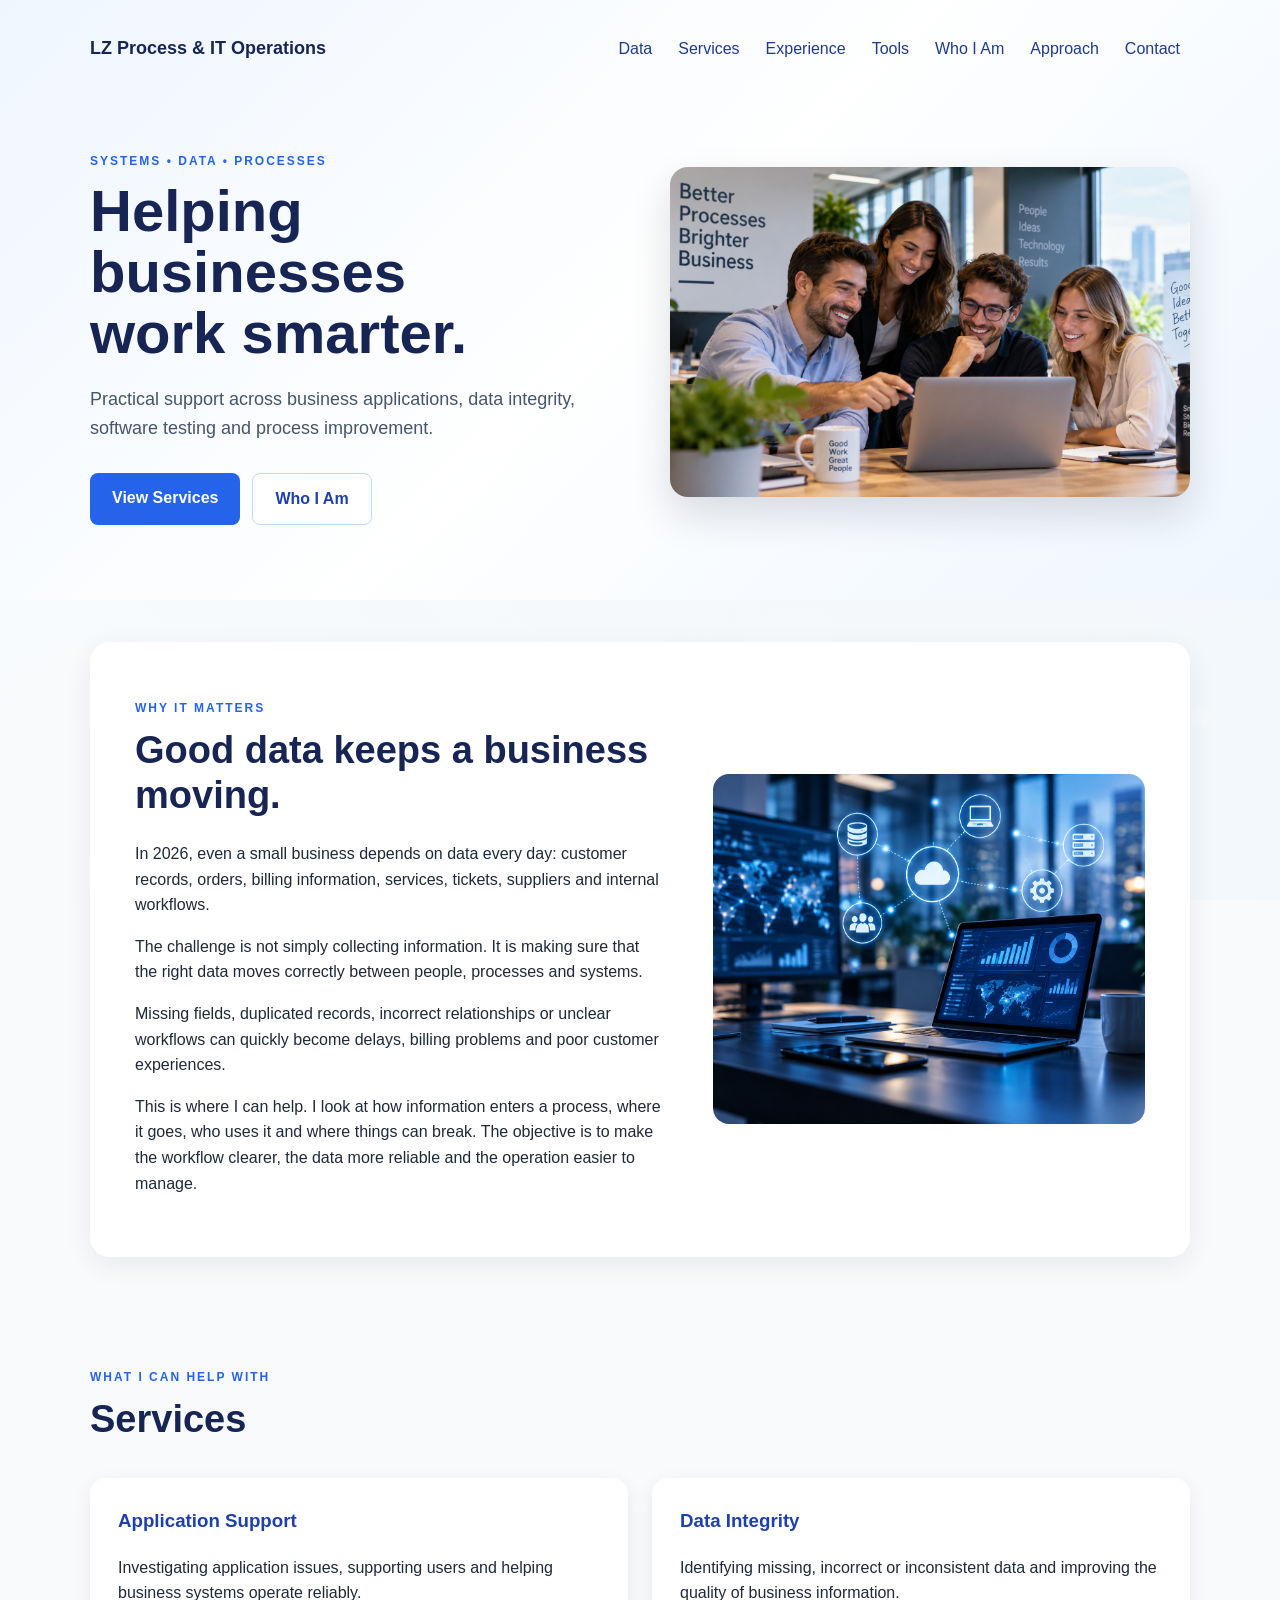
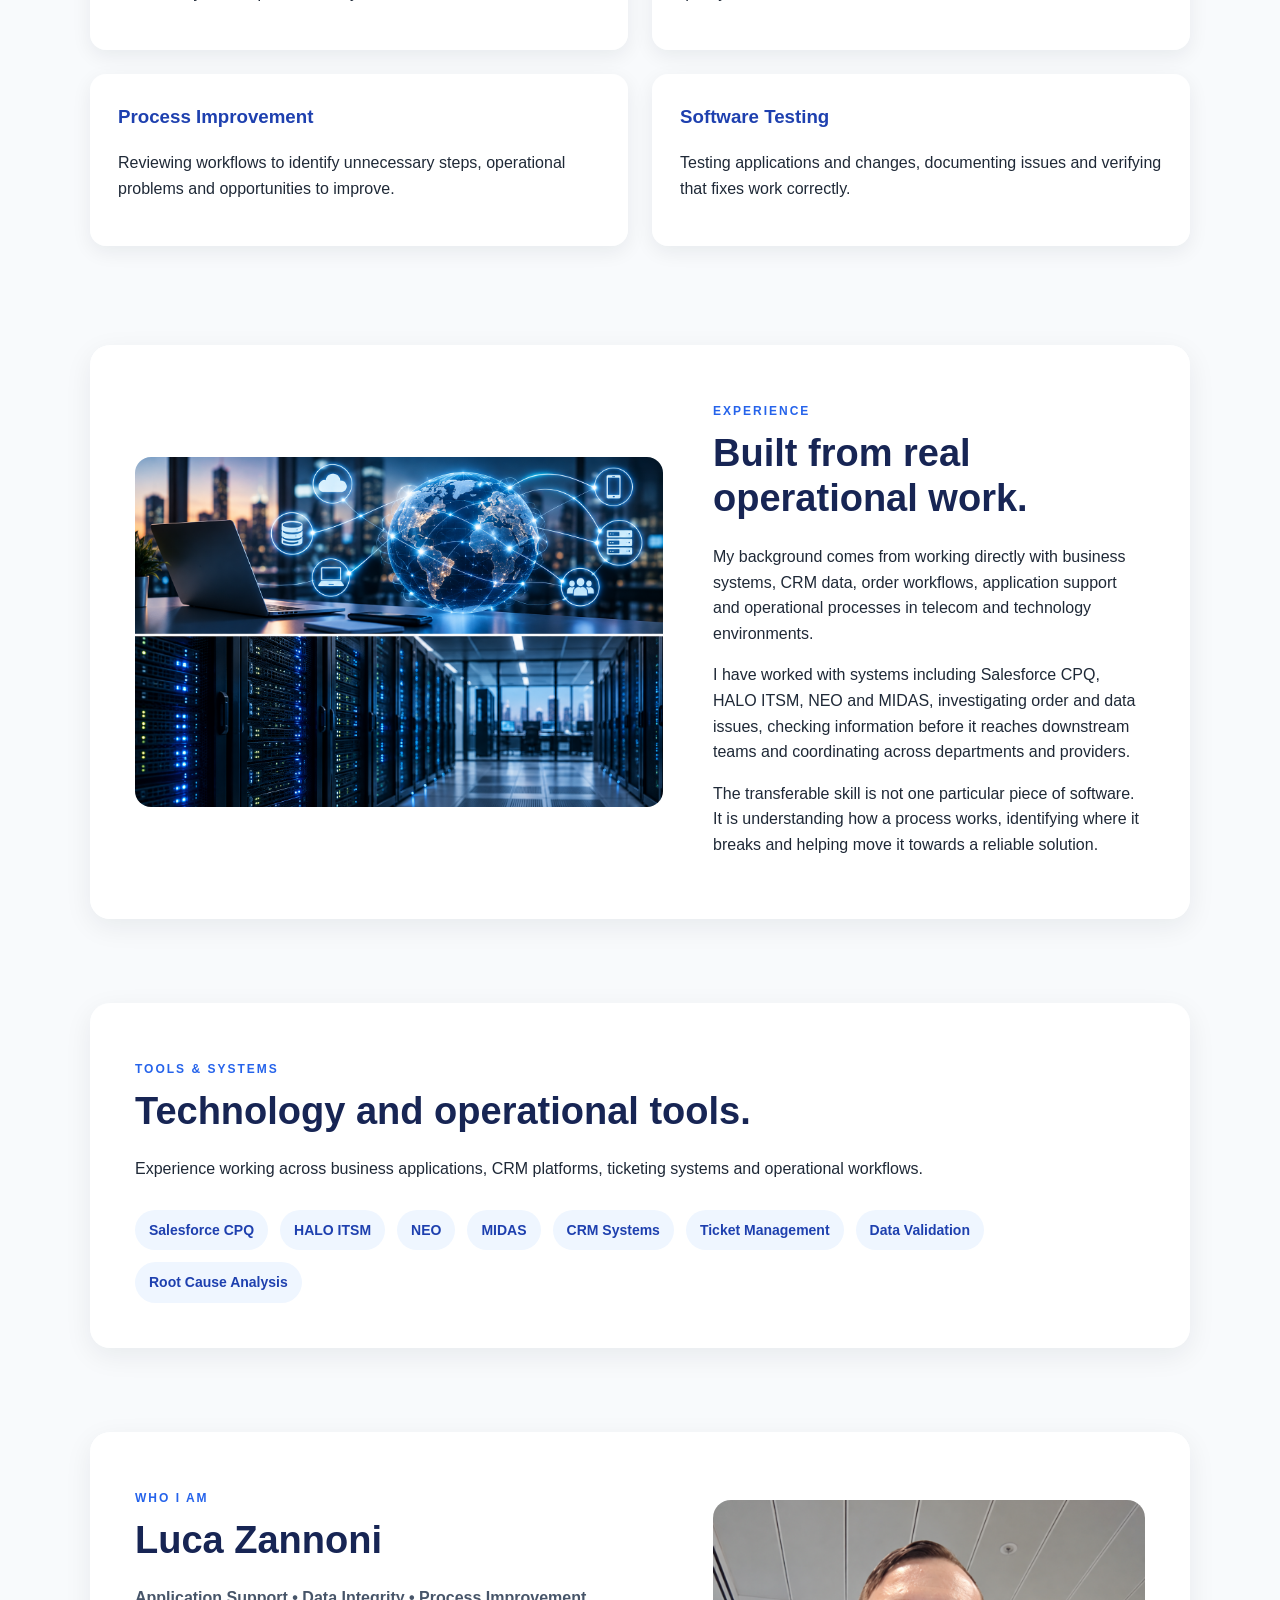
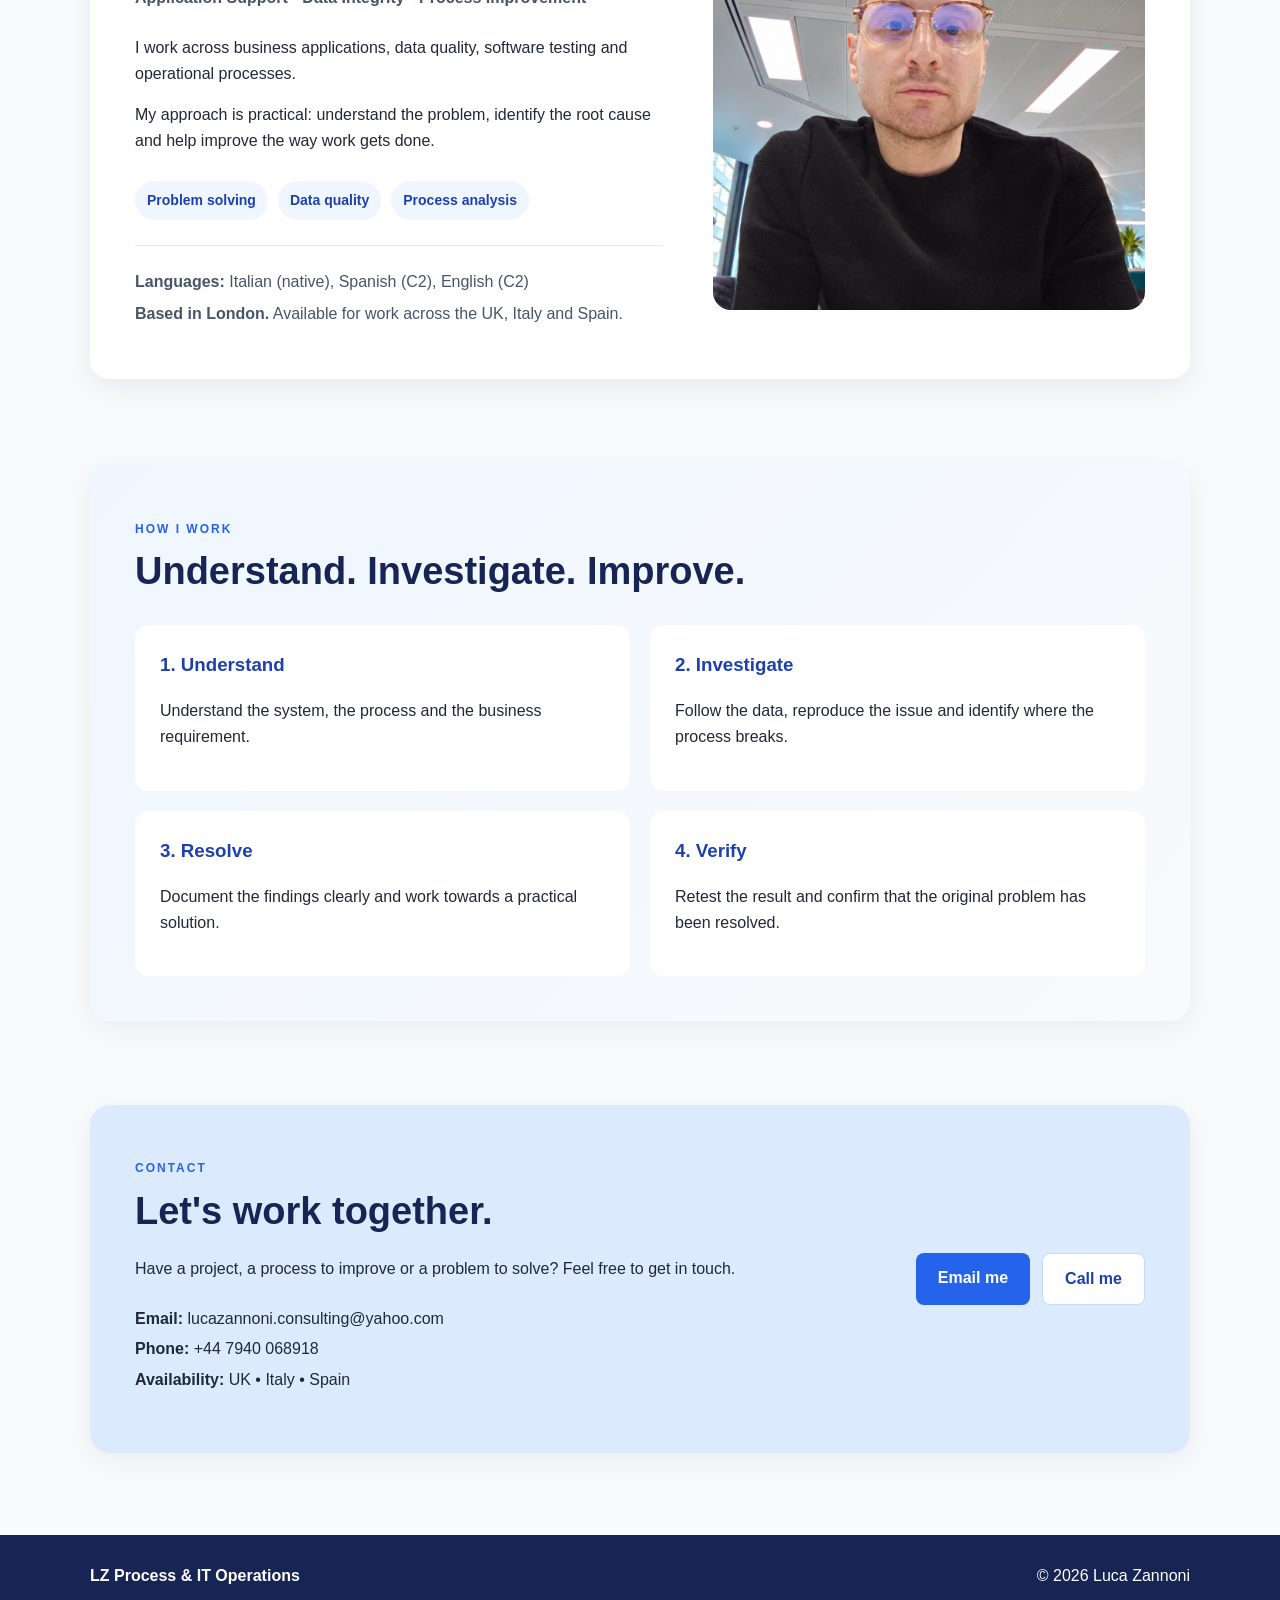
==== index.html @ 1197de28 "Add files via upload" ====
<!DOCTYPE html>
<html lang="en">

<head>
    <meta charset="UTF-8">
    <meta name="viewport" content="width=device-width, initial-scale=1.0">

    <title>LZ Process & IT Operations</title>

    <link rel="stylesheet" href="style.css">
</head>

<body>

    <!-- NAVIGATION -->

    <header>

        <nav class="container">

            <div class="brand">
                LZ Process & IT Operations
            </div>

            <div class="nav-links">
                <a href="#data">Data</a>
                <a href="#services">Services</a>
                <a href="#experience">Experience</a>
                <a href="#tools">Tools</a>
                <a href="#about">Who I Am</a>
                <a href="#approach">Approach</a>
                <a href="#contact">Contact</a>
            </div>

        </nav>


        <!-- HERO -->

        <div class="hero container">

            <div class="hero-text">

                <p class="section-label">
                    SYSTEMS • DATA • PROCESSES
                </p>

                <h1>
                    Helping businesses<br>
                    work smarter.
                </h1>

                <p class="hero-description">
                    Practical support across business applications,
                    data integrity, software testing and process improvement.
                </p>

                <div class="buttons">

                    <a class="primary-button"
                       href="#services">
                        View Services
                    </a>

                    <a class="secondary-button"
                       href="#about">
                        Who I Am
                    </a>

                </div>

            </div>


            <div class="hero-image">

                <img
                    src="images/office.jpg"
                    alt="Team collaborating around a computer">

            </div>

        </div>

    </header>


    <main>


        <!-- WHY DATA MATTERS -->

        <section id="data">

            <div class="content-box two-columns">

                <div class="text-column">

                    <p class="section-label">
                        WHY IT MATTERS
                    </p>

                    <h2>
                        Good data keeps a business moving.
                    </h2>

                    <p>
                        In 2026, even a small business depends on data every day:
                        customer records, orders, billing information, services,
                        tickets, suppliers and internal workflows.
                    </p>

                    <p>
                        The challenge is not simply collecting information.
                        It is making sure that the right data moves correctly
                        between people, processes and systems.
                    </p>

                    <p>
                        Missing fields, duplicated records, incorrect relationships
                        or unclear workflows can quickly become delays,
                        billing problems and poor customer experiences.
                    </p>

                    <p>
                        This is where I can help.
                        I look at how information enters a process,
                        where it goes, who uses it and where things can break.
                        The objective is to make the workflow clearer,
                        the data more reliable and the operation easier to manage.
                    </p>

                </div>


                <div class="image-column">

                    <img
                        src="images/data-connectivity.jpg"
                        alt="Connected data systems and business technology">

                </div>

            </div>

        </section>


        <!-- SERVICES -->

        <section id="services">

            <div class="standard-section">

                <p class="section-label">
                    WHAT I CAN HELP WITH
                </p>

                <h2>Services</h2>


                <div class="service-grid">

                    <div class="card">

                        <h3>Application Support</h3>

                        <p>
                            Investigating application issues,
                            supporting users and helping business
                            systems operate reliably.
                        </p>

                    </div>


                    <div class="card">

                        <h3>Data Integrity</h3>

                        <p>
                            Identifying missing, incorrect
                            or inconsistent data and improving
                            the quality of business information.
                        </p>

                    </div>


                    <div class="card">

                        <h3>Process Improvement</h3>

                        <p>
                            Reviewing workflows to identify
                            unnecessary steps, operational problems
                            and opportunities to improve.
                        </p>

                    </div>


                    <div class="card">

                        <h3>Software Testing</h3>

                        <p>
                            Testing applications and changes,
                            documenting issues and verifying
                            that fixes work correctly.
                        </p>

                    </div>

                </div>

            </div>

        </section>


        <!-- EXPERIENCE -->

        <section id="experience">

            <div class="content-box two-columns">


                <div class="image-column">

                    <img
                        src="images/infrastructure.jpg"
                        alt="Servers and connected business systems">

                </div>


                <div class="text-column">

                    <p class="section-label">
                        EXPERIENCE
                    </p>

                    <h2>
                        Built from real operational work.
                    </h2>

                    <p>
                        My background comes from working directly with
                        business systems, CRM data, order workflows,
                        application support and operational processes
                        in telecom and technology environments.
                    </p>

                    <p>
                        I have worked with systems including Salesforce CPQ,
                        HALO ITSM, NEO and MIDAS, investigating order
                        and data issues, checking information before it
                        reaches downstream teams and coordinating across
                        departments and providers.
                    </p>

                    <p>
                        The transferable skill is not one particular piece
                        of software. It is understanding how a process works,
                        identifying where it breaks and helping move it
                        towards a reliable solution.
                    </p>

                </div>

            </div>

        </section>


        <!-- TOOLS -->

        <section id="tools">

            <div class="tools-section">

                <p class="section-label">
                    TOOLS & SYSTEMS
                </p>

                <h2>
                    Technology and operational tools.
                </h2>

                <p>
                    Experience working across business applications,
                    CRM platforms, ticketing systems and operational workflows.
                </p>


                <div class="tools-list">

                    <span>Salesforce CPQ</span>
                    <span>HALO ITSM</span>
                    <span>NEO</span>
                    <span>MIDAS</span>
                    <span>CRM Systems</span>
                    <span>Ticket Management</span>
                    <span>Data Validation</span>
                    <span>Root Cause Analysis</span>

                </div>

            </div>

        </section>


        <!-- WHO I AM -->

        <section id="about">

            <div class="content-box two-columns">


                <div class="text-column">

                    <p class="section-label">
                        WHO I AM
                    </p>

                    <h2>
                        Luca Zannoni
                    </h2>

                    <p class="role">
                        Application Support • Data Integrity •
                        Process Improvement
                    </p>

                    <p>
                        I work across business applications,
                        data quality, software testing and
                        operational processes.
                    </p>

                    <p>
                        My approach is practical:
                        understand the problem,
                        identify the root cause
                        and help improve the way work gets done.
                    </p>


                    <div class="strengths">

                        <span>Problem solving</span>
                        <span>Data quality</span>
                        <span>Process analysis</span>

                    </div>


                    <div class="international-info">

                        <p>
                            <strong>Languages:</strong>
                            Italian (native), Spanish (C2), English (C2)
                        </p>

                        <p>
                            <strong>Based in London.</strong>
                            Available for work across the UK,
                            Italy and Spain.
                        </p>

                    </div>

                </div>


                <div class="profile-image">

                    <img
                        src="images/luca.jpg"
                        alt="Luca Zannoni">

                </div>

            </div>

        </section>


        <!-- APPROACH -->

        <section id="approach">

            <div class="approach-box">

                <p class="section-label">
                    HOW I WORK
                </p>

                <h2>
                    Understand. Investigate. Improve.
                </h2>


                <div class="approach-grid">

                    <div class="approach-card">

                        <h3>1. Understand</h3>

                        <p>
                            Understand the system,
                            the process and the business requirement.
                        </p>

                    </div>


                    <div class="approach-card">

                        <h3>2. Investigate</h3>

                        <p>
                            Follow the data,
                            reproduce the issue and identify
                            where the process breaks.
                        </p>

                    </div>


                    <div class="approach-card">

                        <h3>3. Resolve</h3>

                        <p>
                            Document the findings clearly
                            and work towards a practical solution.
                        </p>

                    </div>


                    <div class="approach-card">

                        <h3>4. Verify</h3>

                        <p>
                            Retest the result and confirm
                            that the original problem has been resolved.
                        </p>

                    </div>

                </div>

            </div>

        </section>


        <!-- CONTACT -->

        <section id="contact">

            <div class="contact-box">


                <div>

                    <p class="section-label">
                        CONTACT
                    </p>

                    <h2>
                        Let's work together.
                    </h2>

                    <p>
                        Have a project, a process to improve
                        or a problem to solve?
                        Feel free to get in touch.
                    </p>


                    <p class="contact-details">

                        <strong>Email:</strong>
                        lucazannoni.consulting@yahoo.com

                        <br>

                        <strong>Phone:</strong>
                        +44 7940 068918

                        <br>

                        <strong>Availability:</strong>
                        UK • Italy • Spain

                    </p>

                </div>


                <div class="buttons">

                    <a
                        class="primary-button"
                        href="mailto:lucazannoni.consulting@yahoo.com">

                        Email me

                    </a>

                    <a
                        class="secondary-button"
                        href="tel:+447940068918">

                        Call me

                    </a>

                </div>


            </div>

        </section>


    </main>


    <!-- FOOTER -->

    <footer>

        <div class="footer-inner">

            <strong>
                LZ Process & IT Operations
            </strong>

            <span>
                © 2026 Luca Zannoni
            </span>

        </div>

    </footer>


</body>

</html>
---- style.css ----
/* ================================
   BASE
================================ */

* {
    box-sizing: border-box;
}

html {
    scroll-behavior: smooth;
}

body {
    margin: 0;
    overflow-x: hidden;

    font-family: Arial, sans-serif;
    line-height: 1.6;

    color: #1f2937;

    background-color: #f8fafc;

    background-image:
        linear-gradient(
            rgba(248, 250, 252, 0.92),
            rgba(248, 250, 252, 0.92)
        ),
        url("images/background.jpg");

    background-size: cover;
    background-position: center;
    background-attachment: fixed;
}

img {
    max-width: 100%;
}


/* ================================
   CENTRAL WIDTH
================================ */

.container,
.standard-section,
.content-box,
.tools-section,
.approach-box,
.contact-box,
.footer-inner {
    width: calc(100% - 40px);
    max-width: 1100px;

    margin-left: auto;
    margin-right: auto;
}


/* ================================
   HEADER
================================ */

header {
    width: 100%;

    padding: 28px 0 75px;

    background:
        linear-gradient(
            135deg,
            rgba(239, 246, 255, 0.95),
            rgba(255, 255, 255, 0.93),
            rgba(238, 246, 255, 0.95)
        );
}


/* ================================
   NAVIGATION
================================ */

nav {
    display: flex;
    justify-content: space-between;
    align-items: center;

    margin-bottom: 70px;
}

.brand {
    font-size: 18px;
    font-weight: 700;

    color: #172554;
}

.nav-links {
    display: flex;
    flex-wrap: wrap;

    gap: 6px;
}

.nav-links a {
    padding: 8px 10px;

    color: #1e3a8a;

    text-decoration: none;

    border-radius: 6px;
}

.nav-links a:hover {
    background-color: #dbeafe;
}


/* ================================
   HERO
================================ */

.hero {
    display: grid;

    grid-template-columns:
        minmax(0, 1fr)
        minmax(0, 1fr);

    align-items: center;

    gap: 60px;
}

.hero-text,
.hero-image {
    min-width: 0;
}

.section-label {
    margin-bottom: 10px;

    color: #2563eb;

    font-size: 12px;
    font-weight: 700;

    letter-spacing: 2px;
}

h1 {
    margin: 8px 0 22px;

    color: #172554;

    font-size: clamp(42px, 5vw, 58px);
    line-height: 1.05;
}

h2 {
    margin: 5px 0 22px;

    color: #172554;

    font-size: clamp(30px, 3vw, 38px);
    line-height: 1.2;
}

h3 {
    color: #1e40af;
}

.hero-description {
    max-width: 540px;

    margin-bottom: 30px;

    color: #475569;

    font-size: 18px;
}

.hero-image img {
    width: 100%;
    height: 330px;

    display: block;

    object-fit: cover;

    border-radius: 18px;

    box-shadow:
        0 18px 40px rgba(15, 23, 42, 0.14);
}


/* ================================
   BUTTONS
================================ */

.buttons {
    display: flex;
    flex-wrap: wrap;

    gap: 12px;
}

.primary-button,
.secondary-button {
    display: inline-block;

    padding: 12px 22px;

    border-radius: 8px;

    text-decoration: none;

    font-weight: 700;

    transition: 0.2s;
}

.primary-button {
    color: white;

    background-color: #2563eb;
}

.primary-button:hover {
    background-color: #1d4ed8;

    transform: translateY(-2px);
}

.secondary-button {
    color: #1e40af;

    background-color: white;

    border: 1px solid #bfdbfe;
}

.secondary-button:hover {
    background-color: #eff6ff;
}


/* ================================
   MAIN
================================ */

main {
    width: 100%;
}

main section {
    width: 100%;

    padding: 42px 0;
}


/* ================================
   TWO-COLUMN CONTENT
================================ */

.content-box {
    display: grid;

    grid-template-columns:
        minmax(0, 1.1fr)
        minmax(0, 0.9fr);

    gap: 50px;

    align-items: center;

    padding: 45px;

    background-color: rgba(255, 255, 255, 0.94);

    border-radius: 20px;

    box-shadow:
        0 8px 28px rgba(15, 23, 42, 0.07);

    backdrop-filter: blur(3px);
}

.text-column,
.image-column,
.profile-image {
    min-width: 0;
}

.text-column p {
    max-width: 650px;
}

.image-column img {
    width: 100%;
    height: 350px;

    display: block;

    object-fit: cover;

    border-radius: 16px;
}


/* ================================
   SERVICES
================================ */

.standard-section {
    padding-top: 15px;
    padding-bottom: 15px;
}

.service-grid {
    display: grid;

    grid-template-columns:
        repeat(2, minmax(0, 1fr));

    gap: 24px;

    margin-top: 35px;
}

.card {
    padding: 28px;

    background-color: rgba(255, 255, 255, 0.95);

    border-radius: 16px;

    box-shadow:
        0 6px 20px rgba(15, 23, 42, 0.07);

    transition: 0.2s;
}

.card:hover {
    transform: translateY(-4px);

    box-shadow:
        0 14px 30px rgba(15, 23, 42, 0.11);
}

.card h3 {
    margin-top: 0;
}


/* ================================
   TOOLS & SYSTEMS
================================ */

.tools-section {
    padding: 45px;

    background-color: rgba(255, 255, 255, 0.95);

    border-radius: 20px;

    box-shadow:
        0 8px 28px rgba(15, 23, 42, 0.07);
}

.tools-list {
    display: flex;
    flex-wrap: wrap;

    gap: 12px;

    margin-top: 28px;
}

.tools-list span {
    padding: 9px 14px;

    color: #1e40af;

    background-color: #eff6ff;

    border-radius: 999px;

    font-size: 14px;
    font-weight: 700;
}


/* ================================
   PROFILE
================================ */

.role {
    margin-bottom: 24px;

    color: #475569;

    font-weight: 700;
}

.profile-image img {
    width: 100%;
    height: 410px;

    display: block;

    object-fit: cover;

    border-radius: 18px;
}

.strengths {
    display: flex;
    flex-wrap: wrap;

    gap: 10px;

    margin-top: 28px;
}

.strengths span {
    padding: 8px 12px;

    color: #1e40af;

    background-color: #eff6ff;

    border-radius: 999px;

    font-size: 14px;
    font-weight: 700;
}

.international-info {
    margin-top: 25px;
    padding-top: 16px;

    color: #475569;

    border-top: 1px solid #e2e8f0;
}

.international-info p {
    margin: 7px 0;
}


/* ================================
   APPROACH
================================ */

.approach-box {
    padding: 45px;

    border-radius: 20px;

    background:
        linear-gradient(
            135deg,
            rgba(239, 246, 255, 0.96),
            rgba(248, 250, 252, 0.96)
        );

    box-shadow:
        0 8px 28px rgba(15, 23, 42, 0.06);
}

.approach-grid {
    display: grid;

    grid-template-columns:
        repeat(2, minmax(0, 1fr));

    gap: 20px;

    margin-top: 30px;
}

.approach-card {
    padding: 25px;

    background-color: white;

    border-radius: 14px;
}

.approach-card h3 {
    margin-top: 0;
}


/* ================================
   CONTACT
================================ */

.contact-box {
    display: flex;

    justify-content: space-between;
    align-items: center;

    gap: 40px;

    padding: 42px 45px;

    background-color: rgba(219, 234, 254, 0.96);

    border-radius: 20px;

    box-shadow:
        0 8px 28px rgba(15, 23, 42, 0.06);
}

.contact-details {
    margin-top: 22px;

    line-height: 1.9;
}


/* ================================
   FOOTER
================================ */

footer {
    width: 100%;

    margin-top: 40px;

    color: white;

    background-color: #172554;
}

.footer-inner {
    display: flex;

    justify-content: space-between;

    gap: 20px;

    padding-top: 28px;
    padding-bottom: 28px;
}


/* ================================
   TABLET
================================ */

@media (max-width: 850px) {

    nav {
        flex-direction: column;

        align-items: flex-start;

        gap: 18px;

        margin-bottom: 45px;
    }

    .hero {
        grid-template-columns: 1fr;

        gap: 35px;
    }

    .content-box {
        grid-template-columns: 1fr;

        padding: 30px;
    }

    .service-grid {
        grid-template-columns: 1fr;
    }

    .approach-grid {
        grid-template-columns: 1fr;
    }

    .contact-box {
        flex-direction: column;

        align-items: flex-start;
    }

    .hero-image img,
    .image-column img {
        height: auto;
    }

    .profile-image img {
        height: auto;
        max-width: 420px;
    }

    body {
        background-attachment: scroll;
    }
}


/* ================================
   SMALL MOBILE
================================ */

@media (max-width: 500px) {

    .container,
    .standard-section,
    .content-box,
    .tools-section,
    .approach-box,
    .contact-box,
    .footer-inner {
        width: calc(100% - 28px);
    }

    header {
        padding-top: 20px;
        padding-bottom: 50px;
    }

    h1 {
        font-size: 38px;
    }

    h2 {
        font-size: 30px;
    }

    .content-box,
    .tools-section,
    .approach-box,
    .contact-box {
        padding: 24px;
    }

    .footer-inner {
        flex-direction: column;
    }
}
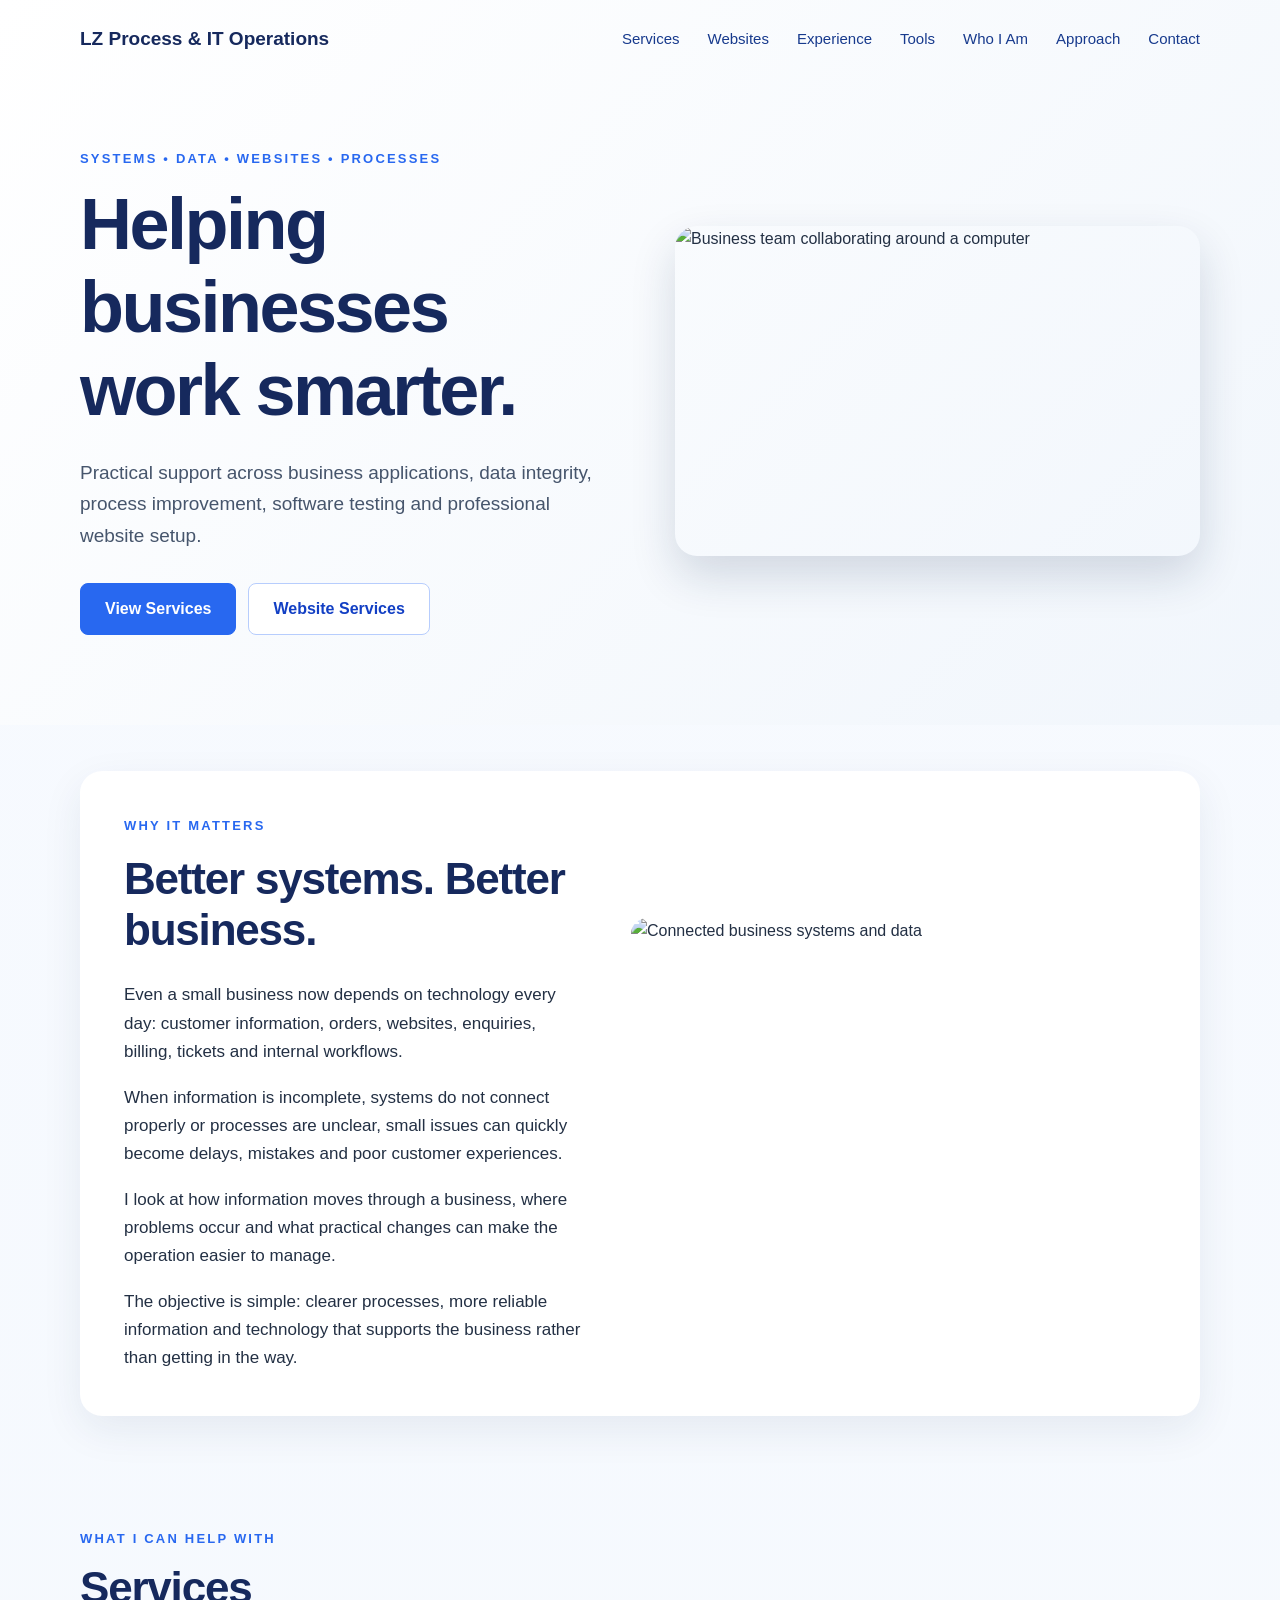
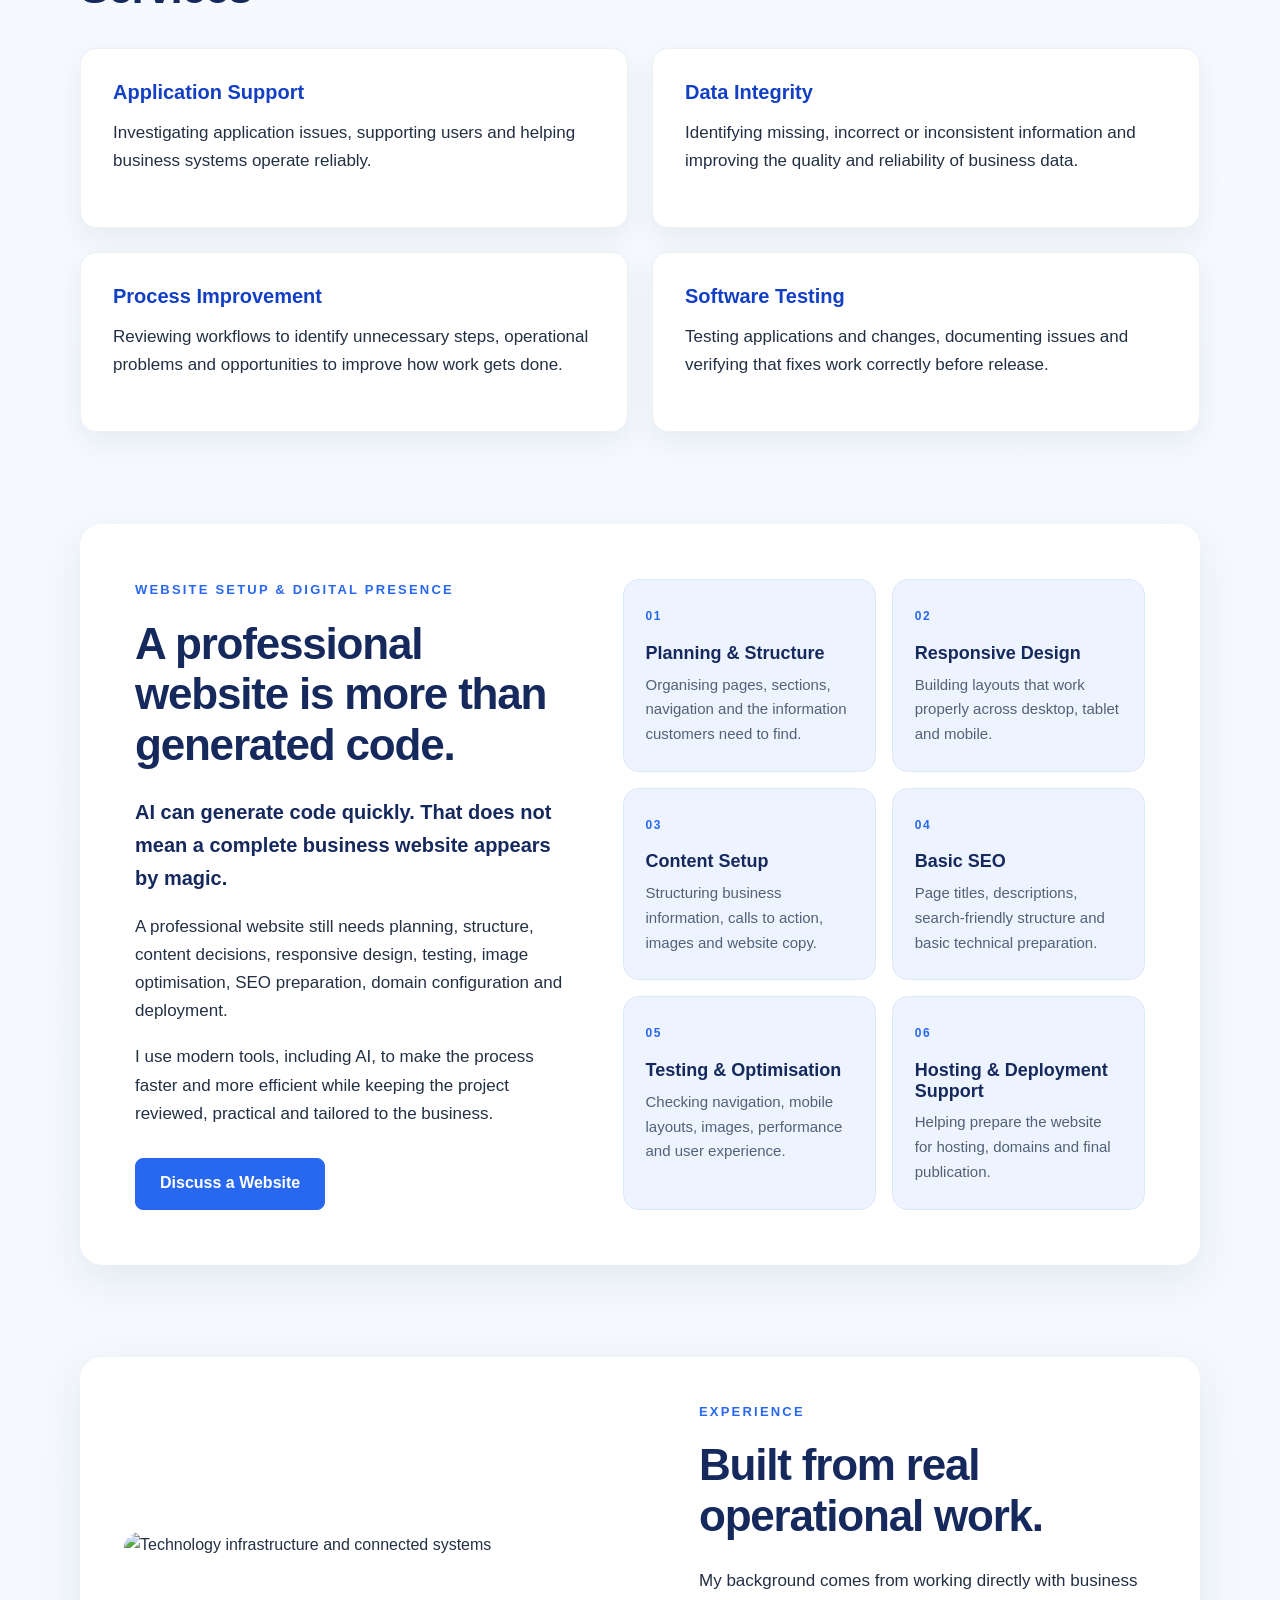
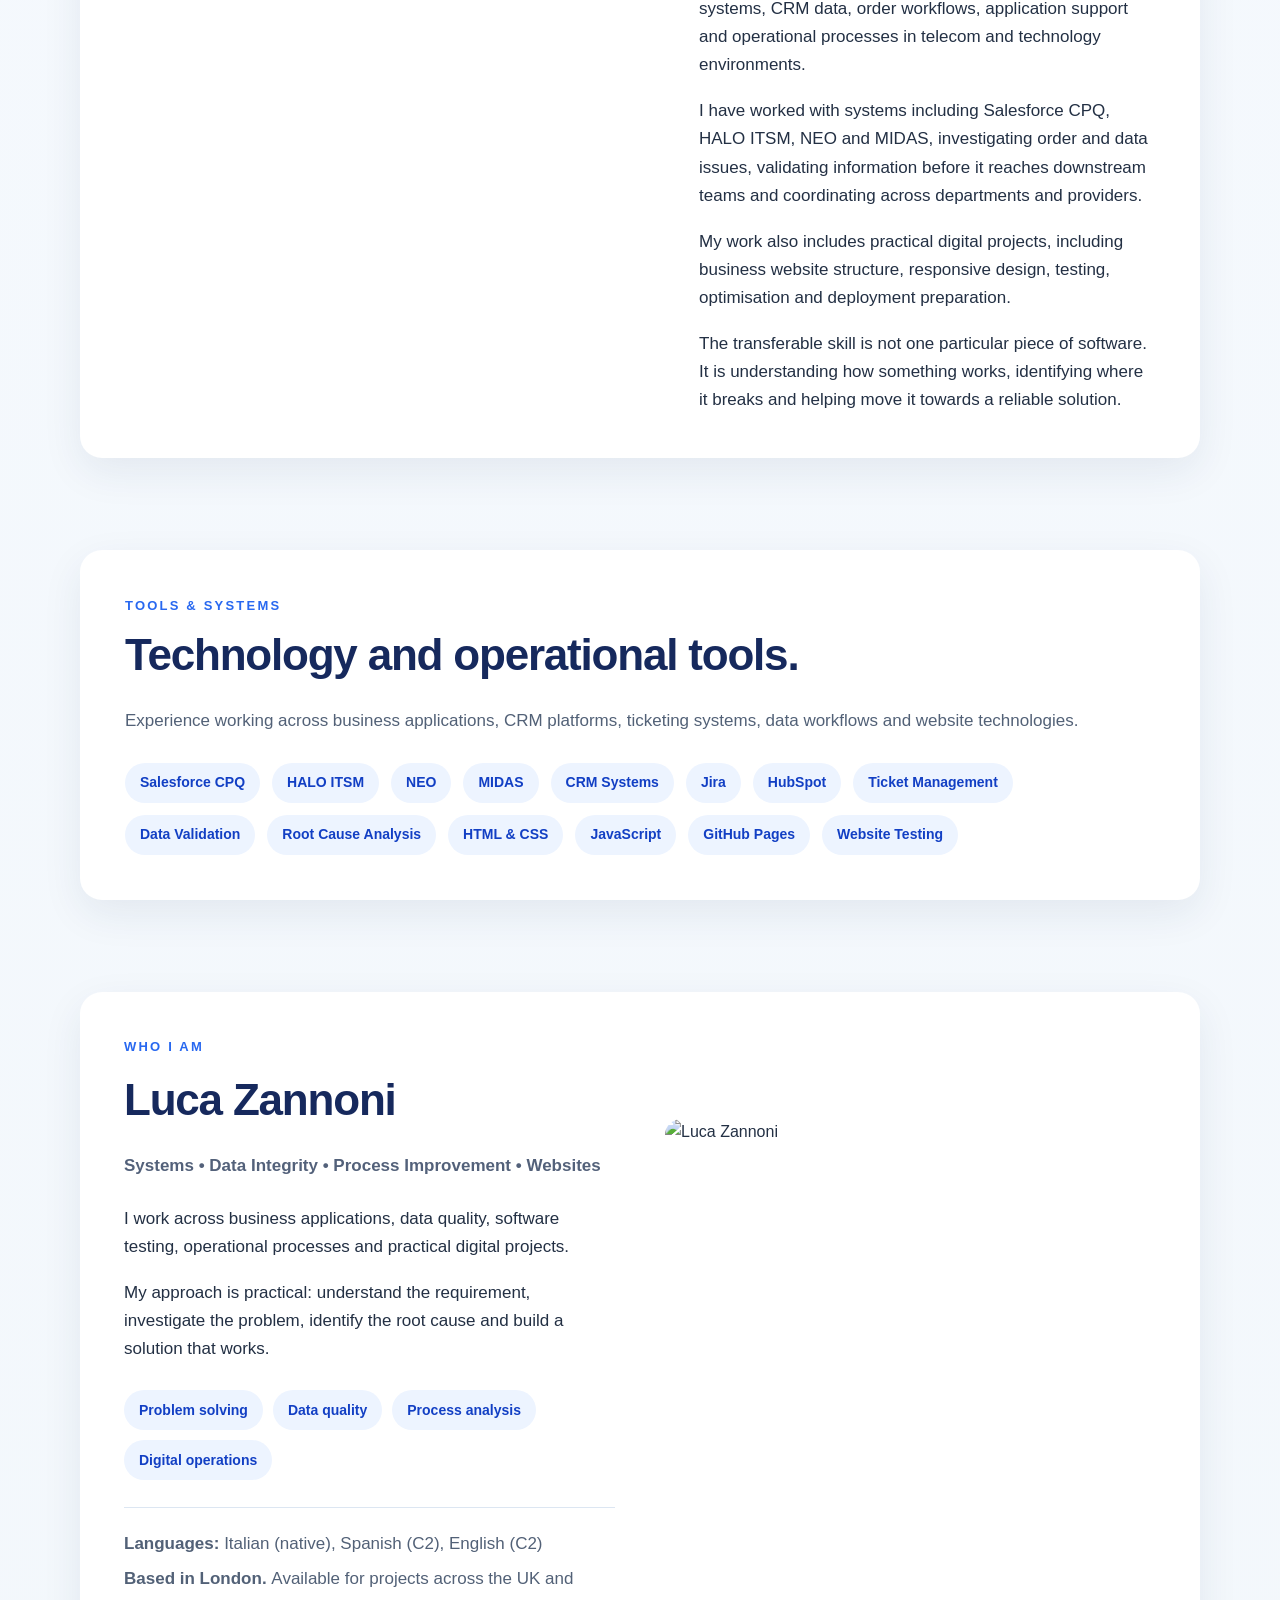
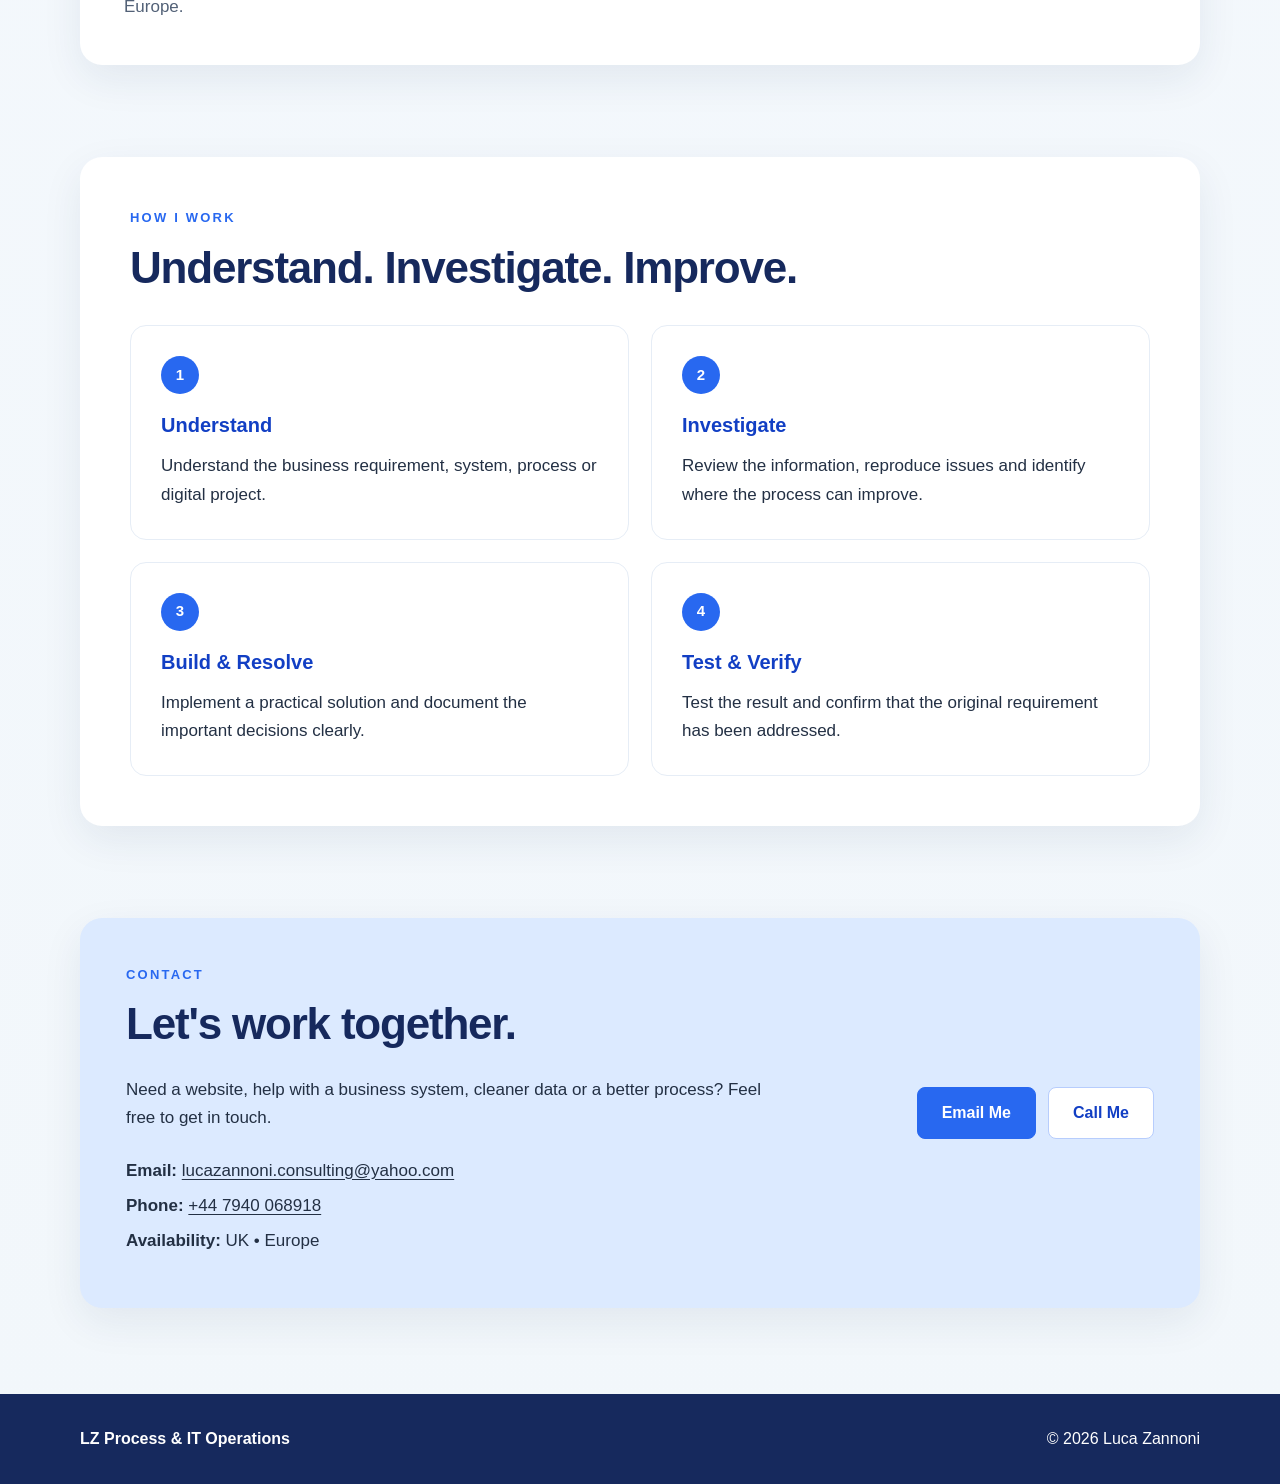
==== commit 756acd0f: "Add files via upload" ====
--- a/index.html
+++ b/index.html
@@ -2,69 +2,276 @@
 <html lang="en">
 
 <head>
+
     <meta charset="UTF-8">
-    <meta name="viewport" content="width=device-width, initial-scale=1.0">
-
-    <title>LZ Process & IT Operations</title>
-
-    <link rel="stylesheet" href="style.css">
+
+    <meta
+        name="viewport"
+        content="width=device-width, initial-scale=1.0"
+    >
+
+
+    <!-- =========================
+         SEO
+    ========================== -->
+
+    <title>
+        Business Systems, Data, Processes & Website Support | LZ Process & IT Operations
+    </title>
+
+    <meta
+        name="description"
+        content="Practical support for business systems, data integrity, process improvement, software testing and professional website setup across the UK and Europe."
+    >
+
+    <meta
+        name="robots"
+        content="index, follow"
+    >
+
+    <link
+        rel="canonical"
+        href="https://lzprocessoperations.github.io/lz-process-website/"
+    >
+
+
+    <!-- =========================
+         OPEN GRAPH
+    ========================== -->
+
+    <meta
+        property="og:type"
+        content="website"
+    >
+
+    <meta
+        property="og:title"
+        content="LZ Process & IT Operations | Systems, Data, Processes & Websites"
+    >
+
+    <meta
+        property="og:description"
+        content="Practical support across business systems, data integrity, process improvement, software testing and professional website setup."
+    >
+
+    <meta
+        property="og:url"
+        content="https://lzprocessoperations.github.io/lz-process-website/"
+    >
+
+    <meta
+        property="og:image"
+        content="https://lzprocessoperations.github.io/lz-process-website/images/office.webp"
+    >
+
+    <meta
+        property="og:site_name"
+        content="LZ Process & IT Operations"
+    >
+
+
+    <!-- =========================
+         TWITTER
+    ========================== -->
+
+    <meta
+        name="twitter:card"
+        content="summary_large_image"
+    >
+
+    <meta
+        name="twitter:title"
+        content="LZ Process & IT Operations | Systems, Data, Processes & Websites"
+    >
+
+    <meta
+        name="twitter:description"
+        content="Practical support across business systems, data integrity, process improvement, software testing and professional website setup."
+    >
+
+    <meta
+        name="twitter:image"
+        content="https://lzprocessoperations.github.io/lz-process-website/images/office.webp"
+    >
+
+
+    <!-- =========================
+         BROWSER
+    ========================== -->
+
+    <meta
+        name="theme-color"
+        content="#16295d"
+    >
+
+
+    <!-- =========================
+         STRUCTURED DATA
+    ========================== -->
+
+    <script type="application/ld+json">
+    {
+        "@context": "https://schema.org",
+        "@type": "ProfessionalService",
+        "name": "LZ Process & IT Operations",
+        "url": "https://lzprocessoperations.github.io/lz-process-website/",
+        "description": "Practical support across business systems, data integrity, process improvement, software testing and professional website setup.",
+        "founder": {
+            "@type": "Person",
+            "name": "Luca Zannoni"
+        },
+        "areaServed": [
+            {
+                "@type": "Country",
+                "name": "United Kingdom"
+            },
+            {
+                "@type": "Place",
+                "name": "Europe"
+            }
+        ],
+        "email": "mailto:lucazannoni.consulting@yahoo.com",
+        "telephone": "+447940068918",
+        "knowsAbout": [
+            "Business Systems",
+            "Application Support",
+            "Data Integrity",
+            "Process Improvement",
+            "Software Testing",
+            "Website Setup",
+            "CRM Systems",
+            "Digital Operations"
+        ]
+    }
+    </script>
+
+
+    <!-- =========================
+         CSS
+    ========================== -->
+
+    <link
+        rel="stylesheet"
+        href="style.css"
+    >
+
 </head>
 
+
 <body>
 
-    <!-- NAVIGATION -->
-
-    <header>
-
-        <nav class="container">
-
-            <div class="brand">
+
+    <!-- =========================
+         HEADER / NAVIGATION
+    ========================== -->
+
+    <header class="site-header">
+
+        <nav class="container navigation">
+
+            <a
+                class="brand"
+                href="#top"
+            >
                 LZ Process & IT Operations
+            </a>
+
+
+            <button
+                class="menu-button"
+                id="menuButton"
+                type="button"
+                aria-label="Open navigation"
+                aria-expanded="false"
+                aria-controls="navigation"
+            >
+
+                <span></span>
+                <span></span>
+                <span></span>
+
+            </button>
+
+
+            <div
+                class="nav-links"
+                id="navigation"
+            >
+
+                <a href="#services">
+                    Services
+                </a>
+
+                <a href="#websites">
+                    Websites
+                </a>
+
+                <a href="#experience">
+                    Experience
+                </a>
+
+                <a href="#tools">
+                    Tools
+                </a>
+
+                <a href="#about">
+                    Who I Am
+                </a>
+
+                <a href="#approach">
+                    Approach
+                </a>
+
+                <a href="#contact">
+                    Contact
+                </a>
+
             </div>
 
-            <div class="nav-links">
-                <a href="#data">Data</a>
-                <a href="#services">Services</a>
-                <a href="#experience">Experience</a>
-                <a href="#tools">Tools</a>
-                <a href="#about">Who I Am</a>
-                <a href="#approach">Approach</a>
-                <a href="#contact">Contact</a>
-            </div>
-
         </nav>
 
 
-        <!-- HERO -->
-
-        <div class="hero container">
+        <!-- =========================
+             HERO
+        ========================== -->
+
+        <div
+            class="hero container"
+            id="top"
+        >
 
             <div class="hero-text">
 
                 <p class="section-label">
-                    SYSTEMS • DATA • PROCESSES
+                    SYSTEMS • DATA • WEBSITES • PROCESSES
                 </p>
 
                 <h1>
-                    Helping businesses<br>
+                    Helping businesses
                     work smarter.
                 </h1>
 
                 <p class="hero-description">
                     Practical support across business applications,
-                    data integrity, software testing and process improvement.
+                    data integrity, process improvement, software testing
+                    and professional website setup.
                 </p>
 
+
                 <div class="buttons">
 
-                    <a class="primary-button"
-                       href="#services">
+                    <a
+                        class="primary-button"
+                        href="#services"
+                    >
                         View Services
                     </a>
 
-                    <a class="secondary-button"
-                       href="#about">
-                        Who I Am
+                    <a
+                        class="secondary-button"
+                        href="#websites"
+                    >
+                        Website Services
                     </a>
 
                 </div>
@@ -75,8 +282,12 @@
             <div class="hero-image">
 
                 <img
-                    src="images/office.jpg"
-                    alt="Team collaborating around a computer">
+                    src="images/office.webp"
+                    alt="Business team collaborating around a computer"
+                    width="1536"
+                    height="1024"
+                    fetchpriority="high"
+                >
 
             </div>
 
@@ -85,12 +296,15 @@
     </header>
 
 
+
     <main>
 
 
-        <!-- WHY DATA MATTERS -->
-
-        <section id="data">
+        <!-- =========================
+             BUSINESS OPERATIONS
+        ========================== -->
+
+        <section>
 
             <div class="content-box two-columns">
 
@@ -101,33 +315,32 @@
                     </p>
 
                     <h2>
-                        Good data keeps a business moving.
+                        Better systems. Better business.
                     </h2>
 
                     <p>
-                        In 2026, even a small business depends on data every day:
-                        customer records, orders, billing information, services,
-                        tickets, suppliers and internal workflows.
+                        Even a small business now depends on technology
+                        every day: customer information, orders, websites,
+                        enquiries, billing, tickets and internal workflows.
                     </p>
 
                     <p>
-                        The challenge is not simply collecting information.
-                        It is making sure that the right data moves correctly
-                        between people, processes and systems.
+                        When information is incomplete, systems do not connect
+                        properly or processes are unclear, small issues can
+                        quickly become delays, mistakes and poor customer
+                        experiences.
                     </p>
 
                     <p>
-                        Missing fields, duplicated records, incorrect relationships
-                        or unclear workflows can quickly become delays,
-                        billing problems and poor customer experiences.
+                        I look at how information moves through a business,
+                        where problems occur and what practical changes can
+                        make the operation easier to manage.
                     </p>
 
                     <p>
-                        This is where I can help.
-                        I look at how information enters a process,
-                        where it goes, who uses it and where things can break.
-                        The objective is to make the workflow clearer,
-                        the data more reliable and the operation easier to manage.
+                        The objective is simple: clearer processes,
+                        more reliable information and technology that
+                        supports the business rather than getting in the way.
                     </p>
 
                 </div>
@@ -136,8 +349,12 @@
                 <div class="image-column">
 
                     <img
-                        src="images/data-connectivity.jpg"
-                        alt="Connected data systems and business technology">
+                        src="images/data-connectivity.webp"
+                        alt="Connected business systems and data"
+                        loading="lazy"
+                        width="1536"
+                        height="1024"
+                    >
 
                 </div>
 
@@ -146,7 +363,10 @@
         </section>
 
 
-        <!-- SERVICES -->
+
+        <!-- =========================
+             SERVICES
+        ========================== -->
 
         <section id="services">
 
@@ -156,14 +376,19 @@
                     WHAT I CAN HELP WITH
                 </p>
 
-                <h2>Services</h2>
+                <h2>
+                    Services
+                </h2>
 
 
                 <div class="service-grid">
 
-                    <div class="card">
-
-                        <h3>Application Support</h3>
+
+                    <article class="card">
+
+                        <h3>
+                            Application Support
+                        </h3>
 
                         <p>
                             Investigating application issues,
@@ -171,47 +396,246 @@
                             systems operate reliably.
                         </p>
 
+                    </article>
+
+
+                    <article class="card">
+
+                        <h3>
+                            Data Integrity
+                        </h3>
+
+                        <p>
+                            Identifying missing, incorrect or inconsistent
+                            information and improving the quality and
+                            reliability of business data.
+                        </p>
+
+                    </article>
+
+
+                    <article class="card">
+
+                        <h3>
+                            Process Improvement
+                        </h3>
+
+                        <p>
+                            Reviewing workflows to identify unnecessary
+                            steps, operational problems and opportunities
+                            to improve how work gets done.
+                        </p>
+
+                    </article>
+
+
+                    <article class="card">
+
+                        <h3>
+                            Software Testing
+                        </h3>
+
+                        <p>
+                            Testing applications and changes,
+                            documenting issues and verifying that
+                            fixes work correctly before release.
+                        </p>
+
+                    </article>
+
+                </div>
+
+            </div>
+
+        </section>
+
+
+
+        <!-- =========================
+             WEBSITE SERVICES
+        ========================== -->
+
+        <section id="websites">
+
+            <div class="website-section">
+
+                <div class="website-intro">
+
+                    <p class="section-label">
+                        WEBSITE SETUP & DIGITAL PRESENCE
+                    </p>
+
+                    <h2>
+                        A professional website is more than generated code.
+                    </h2>
+
+                    <p class="website-lead">
+                        AI can generate code quickly.
+                        That does not mean a complete business website
+                        appears by magic.
+                    </p>
+
+                    <p>
+                        A professional website still needs planning,
+                        structure, content decisions, responsive design,
+                        testing, image optimisation, SEO preparation,
+                        domain configuration and deployment.
+                    </p>
+
+                    <p>
+                        I use modern tools, including AI, to make the
+                        process faster and more efficient while keeping
+                        the project reviewed, practical and tailored
+                        to the business.
+                    </p>
+
+
+                    <a
+                        class="primary-button"
+                        href="#contact"
+                    >
+                        Discuss a Website
+                    </a>
+
+                </div>
+
+
+                <div class="website-services">
+
+
+                    <div class="website-item">
+
+                        <span class="website-number">
+                            01
+                        </span>
+
+                        <div>
+
+                            <h3>
+                                Planning & Structure
+                            </h3>
+
+                            <p>
+                                Organising pages, sections,
+                                navigation and the information
+                                customers need to find.
+                            </p>
+
+                        </div>
+
                     </div>
 
 
-                    <div class="card">
-
-                        <h3>Data Integrity</h3>
-
-                        <p>
-                            Identifying missing, incorrect
-                            or inconsistent data and improving
-                            the quality of business information.
-                        </p>
+                    <div class="website-item">
+
+                        <span class="website-number">
+                            02
+                        </span>
+
+                        <div>
+
+                            <h3>
+                                Responsive Design
+                            </h3>
+
+                            <p>
+                                Building layouts that work properly
+                                across desktop, tablet and mobile.
+                            </p>
+
+                        </div>
 
                     </div>
 
 
-                    <div class="card">
-
-                        <h3>Process Improvement</h3>
-
-                        <p>
-                            Reviewing workflows to identify
-                            unnecessary steps, operational problems
-                            and opportunities to improve.
-                        </p>
+                    <div class="website-item">
+
+                        <span class="website-number">
+                            03
+                        </span>
+
+                        <div>
+
+                            <h3>
+                                Content Setup
+                            </h3>
+
+                            <p>
+                                Structuring business information,
+                                calls to action, images and website copy.
+                            </p>
+
+                        </div>
 
                     </div>
 
 
-                    <div class="card">
-
-                        <h3>Software Testing</h3>
-
-                        <p>
-                            Testing applications and changes,
-                            documenting issues and verifying
-                            that fixes work correctly.
-                        </p>
+                    <div class="website-item">
+
+                        <span class="website-number">
+                            04
+                        </span>
+
+                        <div>
+
+                            <h3>
+                                Basic SEO
+                            </h3>
+
+                            <p>
+                                Page titles, descriptions,
+                                search-friendly structure and
+                                basic technical preparation.
+                            </p>
+
+                        </div>
 
                     </div>
 
+
+                    <div class="website-item">
+
+                        <span class="website-number">
+                            05
+                        </span>
+
+                        <div>
+
+                            <h3>
+                                Testing & Optimisation
+                            </h3>
+
+                            <p>
+                                Checking navigation, mobile layouts,
+                                images, performance and user experience.
+                            </p>
+
+                        </div>
+
+                    </div>
+
+
+                    <div class="website-item">
+
+                        <span class="website-number">
+                            06
+                        </span>
+
+                        <div>
+
+                            <h3>
+                                Hosting & Deployment Support
+                            </h3>
+
+                            <p>
+                                Helping prepare the website for
+                                hosting, domains and final publication.
+                            </p>
+
+                        </div>
+
+                    </div>
+
                 </div>
 
             </div>
@@ -219,7 +643,10 @@
         </section>
 
 
-        <!-- EXPERIENCE -->
+
+        <!-- =========================
+             EXPERIENCE
+        ========================== -->
 
         <section id="experience">
 
@@ -229,8 +656,12 @@
                 <div class="image-column">
 
                     <img
-                        src="images/infrastructure.jpg"
-                        alt="Servers and connected business systems">
+                        src="images/infrastructure.webp"
+                        alt="Technology infrastructure and connected systems"
+                        loading="lazy"
+                        width="1536"
+                        height="1024"
+                    >
 
                 </div>
 
@@ -255,16 +686,23 @@
                     <p>
                         I have worked with systems including Salesforce CPQ,
                         HALO ITSM, NEO and MIDAS, investigating order
-                        and data issues, checking information before it
+                        and data issues, validating information before it
                         reaches downstream teams and coordinating across
                         departments and providers.
                     </p>
 
                     <p>
-                        The transferable skill is not one particular piece
-                        of software. It is understanding how a process works,
-                        identifying where it breaks and helping move it
-                        towards a reliable solution.
+                        My work also includes practical digital projects,
+                        including business website structure,
+                        responsive design, testing, optimisation
+                        and deployment preparation.
+                    </p>
+
+                    <p>
+                        The transferable skill is not one particular
+                        piece of software. It is understanding how
+                        something works, identifying where it breaks
+                        and helping move it towards a reliable solution.
                     </p>
 
                 </div>
@@ -274,7 +712,10 @@
         </section>
 
 
-        <!-- TOOLS -->
+
+        <!-- =========================
+             TOOLS
+        ========================== -->
 
         <section id="tools">
 
@@ -288,22 +729,70 @@
                     Technology and operational tools.
                 </h2>
 
-                <p>
+                <p class="tools-description">
                     Experience working across business applications,
-                    CRM platforms, ticketing systems and operational workflows.
+                    CRM platforms, ticketing systems, data workflows
+                    and website technologies.
                 </p>
 
 
                 <div class="tools-list">
 
-                    <span>Salesforce CPQ</span>
-                    <span>HALO ITSM</span>
-                    <span>NEO</span>
-                    <span>MIDAS</span>
-                    <span>CRM Systems</span>
-                    <span>Ticket Management</span>
-                    <span>Data Validation</span>
-                    <span>Root Cause Analysis</span>
+                    <span>
+                        Salesforce CPQ
+                    </span>
+
+                    <span>
+                        HALO ITSM
+                    </span>
+
+                    <span>
+                        NEO
+                    </span>
+
+                    <span>
+                        MIDAS
+                    </span>
+
+                    <span>
+                        CRM Systems
+                    </span>
+
+                    <span>
+                        Jira
+                    </span>
+
+                    <span>
+                        HubSpot
+                    </span>
+
+                    <span>
+                        Ticket Management
+                    </span>
+
+                    <span>
+                        Data Validation
+                    </span>
+
+                    <span>
+                        Root Cause Analysis
+                    </span>
+
+                    <span>
+                        HTML & CSS
+                    </span>
+
+                    <span>
+                        JavaScript
+                    </span>
+
+                    <span>
+                        GitHub Pages
+                    </span>
+
+                    <span>
+                        Website Testing
+                    </span>
 
                 </div>
 
@@ -312,7 +801,10 @@
         </section>
 
 
-        <!-- WHO I AM -->
+
+        <!-- =========================
+             WHO I AM
+        ========================== -->
 
         <section id="about">
 
@@ -330,29 +822,42 @@
                     </h2>
 
                     <p class="role">
-                        Application Support • Data Integrity •
-                        Process Improvement
+                        Systems • Data Integrity • Process Improvement • Websites
                     </p>
 
                     <p>
                         I work across business applications,
-                        data quality, software testing and
-                        operational processes.
+                        data quality, software testing,
+                        operational processes and practical
+                        digital projects.
                     </p>
 
                     <p>
                         My approach is practical:
-                        understand the problem,
-                        identify the root cause
-                        and help improve the way work gets done.
+                        understand the requirement,
+                        investigate the problem,
+                        identify the root cause and
+                        build a solution that works.
                     </p>
 
 
                     <div class="strengths">
 
-                        <span>Problem solving</span>
-                        <span>Data quality</span>
-                        <span>Process analysis</span>
+                        <span>
+                            Problem solving
+                        </span>
+
+                        <span>
+                            Data quality
+                        </span>
+
+                        <span>
+                            Process analysis
+                        </span>
+
+                        <span>
+                            Digital operations
+                        </span>
 
                     </div>
 
@@ -360,14 +865,27 @@
                     <div class="international-info">
 
                         <p>
-                            <strong>Languages:</strong>
-                            Italian (native), Spanish (C2), English (C2)
-                        </p>
-
-                        <p>
-                            <strong>Based in London.</strong>
-                            Available for work across the UK,
-                            Italy and Spain.
+
+                            <strong>
+                                Languages:
+                            </strong>
+
+                            Italian (native),
+                            Spanish (C2),
+                            English (C2)
+
+                        </p>
+
+
+                        <p>
+
+                            <strong>
+                                Based in London.
+                            </strong>
+
+                            Available for projects across
+                            the UK and Europe.
+
                         </p>
 
                     </div>
@@ -378,8 +896,12 @@
                 <div class="profile-image">
 
                     <img
-                        src="images/luca.jpg"
-                        alt="Luca Zannoni">
+                        src="images/luca.webp"
+                        alt="Luca Zannoni"
+                        loading="lazy"
+                        width="1152"
+                        height="1536"
+                    >
 
                 </div>
 
@@ -388,7 +910,10 @@
         </section>
 
 
-        <!-- APPROACH -->
+
+        <!-- =========================
+             APPROACH
+        ========================== -->
 
         <section id="approach">
 
@@ -405,53 +930,80 @@
 
                 <div class="approach-grid">
 
-                    <div class="approach-card">
-
-                        <h3>1. Understand</h3>
-
-                        <p>
-                            Understand the system,
-                            the process and the business requirement.
-                        </p>
-
-                    </div>
-
-
-                    <div class="approach-card">
-
-                        <h3>2. Investigate</h3>
-
-                        <p>
-                            Follow the data,
-                            reproduce the issue and identify
-                            where the process breaks.
-                        </p>
-
-                    </div>
-
-
-                    <div class="approach-card">
-
-                        <h3>3. Resolve</h3>
-
-                        <p>
-                            Document the findings clearly
-                            and work towards a practical solution.
-                        </p>
-
-                    </div>
-
-
-                    <div class="approach-card">
-
-                        <h3>4. Verify</h3>
-
-                        <p>
-                            Retest the result and confirm
-                            that the original problem has been resolved.
-                        </p>
-
-                    </div>
+
+                    <article class="approach-card">
+
+                        <span class="approach-number">
+                            1
+                        </span>
+
+                        <h3>
+                            Understand
+                        </h3>
+
+                        <p>
+                            Understand the business requirement,
+                            system, process or digital project.
+                        </p>
+
+                    </article>
+
+
+                    <article class="approach-card">
+
+                        <span class="approach-number">
+                            2
+                        </span>
+
+                        <h3>
+                            Investigate
+                        </h3>
+
+                        <p>
+                            Review the information,
+                            reproduce issues and identify
+                            where the process can improve.
+                        </p>
+
+                    </article>
+
+
+                    <article class="approach-card">
+
+                        <span class="approach-number">
+                            3
+                        </span>
+
+                        <h3>
+                            Build & Resolve
+                        </h3>
+
+                        <p>
+                            Implement a practical solution
+                            and document the important
+                            decisions clearly.
+                        </p>
+
+                    </article>
+
+
+                    <article class="approach-card">
+
+                        <span class="approach-number">
+                            4
+                        </span>
+
+                        <h3>
+                            Test & Verify
+                        </h3>
+
+                        <p>
+                            Test the result and confirm
+                            that the original requirement
+                            has been addressed.
+                        </p>
+
+                    </article>
 
                 </div>
 
@@ -460,7 +1012,10 @@
         </section>
 
 
-        <!-- CONTACT -->
+
+        <!-- =========================
+             CONTACT
+        ========================== -->
 
         <section id="contact">
 
@@ -477,54 +1032,80 @@
                         Let's work together.
                     </h2>
 
-                    <p>
-                        Have a project, a process to improve
-                        or a problem to solve?
+                    <p class="contact-intro">
+                        Need a website, help with a business system,
+                        cleaner data or a better process?
                         Feel free to get in touch.
                     </p>
 
 
-                    <p class="contact-details">
-
-                        <strong>Email:</strong>
-                        lucazannoni.consulting@yahoo.com
-
-                        <br>
-
-                        <strong>Phone:</strong>
-                        +44 7940 068918
-
-                        <br>
-
-                        <strong>Availability:</strong>
-                        UK • Italy • Spain
-
-                    </p>
-
-                </div>
-
-
-                <div class="buttons">
+                    <div class="contact-details">
+
+
+                        <p>
+
+                            <strong>
+                                Email:
+                            </strong>
+
+                            <a
+                                href="mailto:lucazannoni.consulting@yahoo.com"
+                            >
+                                lucazannoni.consulting@yahoo.com
+                            </a>
+
+                        </p>
+
+
+                        <p>
+
+                            <strong>
+                                Phone:
+                            </strong>
+
+                            <a
+                                href="tel:+447940068918"
+                            >
+                                +44 7940 068918
+                            </a>
+
+                        </p>
+
+
+                        <p>
+
+                            <strong>
+                                Availability:
+                            </strong>
+
+                            UK • Europe
+
+                        </p>
+
+
+                    </div>
+
+                </div>
+
+
+                <div class="contact-buttons">
 
                     <a
                         class="primary-button"
-                        href="mailto:lucazannoni.consulting@yahoo.com">
-
-                        Email me
-
+                        href="mailto:lucazannoni.consulting@yahoo.com"
+                    >
+                        Email Me
                     </a>
 
                     <a
                         class="secondary-button"
-                        href="tel:+447940068918">
-
-                        Call me
-
+                        href="tel:+447940068918"
+                    >
+                        Call Me
                     </a>
 
                 </div>
 
-
             </div>
 
         </section>
@@ -533,7 +1114,10 @@
     </main>
 
 
-    <!-- FOOTER -->
+
+    <!-- =========================
+         FOOTER
+    ========================== -->
 
     <footer>
 
@@ -544,7 +1128,7 @@
             </strong>
 
             <span>
-                © 2026 Luca Zannoni
+                © <span id="year">2026</span> Luca Zannoni
             </span>
 
         </div>
@@ -552,6 +1136,17 @@
     </footer>
 
 
+
+    <!-- =========================
+         JAVASCRIPT
+    ========================== -->
+
+    <script
+        src="script.js"
+        defer
+    ></script>
+
+
 </body>
 
 </html>
--- a/style.css
+++ b/style.css
@@ -1,652 +1,1508 @@
-/* ================================
-   BASE
-================================ */
+/* =========================
+   VARIABLES
+========================= */
+
+:root {
+
+    --primary: #2868f0;
+    --primary-dark: #123fc4;
+
+    --navy: #16295d;
+
+    --text: #233044;
+    --muted: #526177;
+
+    --background: #f4f8fc;
+    --background-blue: #edf4ff;
+
+    --white: #ffffff;
+
+    --light-blue: #dfeeff;
+    --border: #dce6f2;
+
+    --page-width: 1120px;
+    --page-padding: 24px;
+
+    --radius-large: 22px;
+    --radius-medium: 16px;
+    --radius-small: 10px;
+
+    --shadow:
+        0 14px 40px
+        rgba(29, 55, 90, 0.08);
+
+}
+
+
+
+/* =========================
+   RESET
+========================= */
 
 * {
     box-sizing: border-box;
-}
+    margin: 0;
+    padding: 0;
+}
+
 
 html {
     scroll-behavior: smooth;
 }
 
+
 body {
-    margin: 0;
-    overflow-x: hidden;
-
-    font-family: Arial, sans-serif;
-    line-height: 1.6;
-
-    color: #1f2937;
-
-    background-color: #f8fafc;
-
-    background-image:
+
+    font-family:
+        "Segoe UI",
+        Arial,
+        Helvetica,
+        sans-serif;
+
+    background:
         linear-gradient(
-            rgba(248, 250, 252, 0.92),
-            rgba(248, 250, 252, 0.92)
-        ),
-        url("images/background.jpg");
-
-    background-size: cover;
-    background-position: center;
-    background-attachment: fixed;
-}
+            180deg,
+            #f7faff 0%,
+            #f2f7fb 100%
+        );
+
+    color: var(--text);
+
+    line-height: 1.65;
+
+}
+
 
 img {
-    max-width: 100%;
-}
-
-
-/* ================================
-   CENTRAL WIDTH
-================================ */
+
+    display: block;
+
+    width: 100%;
+
+}
+
+
+a {
+
+    color: inherit;
+
+    text-decoration: none;
+
+}
+
+
+button {
+
+    font: inherit;
+
+}
+
+
+
+/* =========================
+   GLOBAL LAYOUT
+========================= */
 
 .container,
 .standard-section,
 .content-box,
 .tools-section,
+.website-section,
 .approach-box,
 .contact-box,
 .footer-inner {
-    width: calc(100% - 40px);
-    max-width: 1100px;
+
+    width: min(
+        calc(100% - 48px),
+        var(--page-width)
+    );
 
     margin-left: auto;
     margin-right: auto;
-}
-
-
-/* ================================
+
+}
+
+
+section {
+
+    padding: 46px 0;
+
+}
+
+
+
+/* =========================
+   TYPOGRAPHY
+========================= */
+
+h1,
+h2,
+h3 {
+
+    color: var(--navy);
+
+    line-height: 1.15;
+
+}
+
+
+h1 {
+
+    font-size: clamp(
+        46px,
+        6vw,
+        72px
+    );
+
+    letter-spacing: -2.5px;
+
+}
+
+
+h2 {
+
+    font-size: clamp(
+        32px,
+        4vw,
+        44px
+    );
+
+    letter-spacing: -1.2px;
+
+    margin-bottom: 26px;
+
+}
+
+
+h3 {
+
+    font-size: 20px;
+
+    margin-bottom: 15px;
+
+}
+
+
+p {
+
+    font-size: 17px;
+
+}
+
+
+.section-label {
+
+    color: var(--primary);
+
+    font-size: 13px;
+
+    font-weight: 800;
+
+    letter-spacing: 2.2px;
+
+    margin-bottom: 14px;
+
+}
+
+
+
+/* =========================
+   BUTTONS
+========================= */
+
+.buttons,
+.contact-buttons {
+
+    display: flex;
+
+    align-items: center;
+
+    gap: 12px;
+
+    flex-wrap: wrap;
+
+}
+
+
+.primary-button,
+.secondary-button {
+
+    display: inline-flex;
+
+    align-items: center;
+
+    justify-content: center;
+
+    min-height: 52px;
+
+    padding: 0 24px;
+
+    border-radius: 8px;
+
+    font-size: 16px;
+
+    font-weight: 700;
+
+    transition:
+        transform 0.2s ease,
+        background 0.2s ease,
+        border-color 0.2s ease;
+
+}
+
+
+.primary-button {
+
+    background: var(--primary);
+
+    color: var(--white);
+
+    border: 1px solid var(--primary);
+
+}
+
+
+.primary-button:hover {
+
+    background: var(--primary-dark);
+
+    border-color: var(--primary-dark);
+
+    transform: translateY(-2px);
+
+}
+
+
+.secondary-button {
+
+    background: var(--white);
+
+    color: var(--primary-dark);
+
+    border: 1px solid #b7cdfd;
+
+}
+
+
+.secondary-button:hover {
+
+    border-color: var(--primary);
+
+    transform: translateY(-2px);
+
+}
+
+
+
+/* =========================
    HEADER
-================================ */
-
-header {
-    width: 100%;
-
-    padding: 28px 0 75px;
+========================= */
+
+.site-header {
 
     background:
         linear-gradient(
             135deg,
-            rgba(239, 246, 255, 0.95),
-            rgba(255, 255, 255, 0.93),
-            rgba(238, 246, 255, 0.95)
+            #ffffff 0%,
+            #f1f6fc 100%
         );
-}
-
-
-/* ================================
+
+}
+
+
+
+/* =========================
    NAVIGATION
-================================ */
-
-nav {
+========================= */
+
+.navigation {
+
+    min-height: 78px;
+
     display: flex;
+
+    align-items: center;
+
     justify-content: space-between;
+
+    gap: 30px;
+
+}
+
+
+.brand {
+
+    color: var(--navy);
+
+    font-size: 19px;
+
+    font-weight: 800;
+
+    white-space: nowrap;
+
+}
+
+
+.nav-links {
+
+    display: flex;
+
     align-items: center;
 
-    margin-bottom: 70px;
-}
-
-.brand {
+    gap: 28px;
+
+}
+
+
+.nav-links a {
+
+    color: #173a8d;
+
+    font-size: 15px;
+
+    font-weight: 500;
+
+    transition:
+        color 0.2s ease;
+
+}
+
+
+.nav-links a:hover {
+
+    color: var(--primary);
+
+}
+
+
+.menu-button {
+
+    display: none;
+
+    width: 46px;
+
+    height: 46px;
+
+    border: 1px solid var(--border);
+
+    background: var(--white);
+
+    border-radius: 8px;
+
+    cursor: pointer;
+
+    align-items: center;
+
+    justify-content: center;
+
+    flex-direction: column;
+
+    gap: 5px;
+
+}
+
+
+.menu-button span {
+
+    display: block;
+
+    width: 22px;
+
+    height: 2px;
+
+    background: var(--navy);
+
+    transition:
+        transform 0.25s ease,
+        opacity 0.25s ease;
+
+}
+
+
+.menu-button.open span:nth-child(1) {
+
+    transform:
+        translateY(7px)
+        rotate(45deg);
+
+}
+
+
+.menu-button.open span:nth-child(2) {
+
+    opacity: 0;
+
+}
+
+
+.menu-button.open span:nth-child(3) {
+
+    transform:
+        translateY(-7px)
+        rotate(-45deg);
+
+}
+
+
+
+/* =========================
+   HERO
+========================= */
+
+.hero {
+
+    min-height: 570px;
+
+    display: grid;
+
+    grid-template-columns:
+        1fr 1fr;
+
+    align-items: center;
+
+    gap: 70px;
+
+    padding-top: 70px;
+
+    padding-bottom: 90px;
+
+}
+
+
+.hero-text {
+
+    max-width: 560px;
+
+}
+
+
+.hero h1 {
+
+    margin-bottom: 25px;
+
+}
+
+
+.hero-description {
+
+    max-width: 600px;
+
+    margin-bottom: 32px;
+
+    font-size: 19px;
+
+    color: #46556c;
+
+}
+
+
+.hero-image img {
+
+    height: 330px;
+
+    object-fit: cover;
+
+    border-radius: var(--radius-large);
+
+    box-shadow:
+        0 20px 45px
+        rgba(19, 44, 79, 0.16);
+
+}
+
+
+
+/* =========================
+   GENERAL CONTENT BOXES
+========================= */
+
+.content-box,
+.tools-section,
+.website-section,
+.approach-box,
+.contact-box {
+
+    background: var(--white);
+
+    border-radius: var(--radius-large);
+
+    box-shadow: var(--shadow);
+
+}
+
+
+.content-box {
+
+    padding: 44px;
+
+}
+
+
+.two-columns {
+
+    display: grid;
+
+    grid-template-columns:
+        1fr 1fr;
+
+    gap: 50px;
+
+    align-items: center;
+
+}
+
+
+.text-column p {
+
+    margin-bottom: 18px;
+
+}
+
+
+.text-column p:last-child {
+
+    margin-bottom: 0;
+
+}
+
+
+.image-column img,
+.profile-image img {
+
+    border-radius: var(--radius-medium);
+
+    object-fit: cover;
+
+}
+
+
+.image-column img {
+
+    height: 350px;
+
+}
+
+
+.profile-image img {
+
+    height: 420px;
+
+    object-position: center;
+
+}
+
+
+
+/* =========================
+   SERVICES
+========================= */
+
+.standard-section {
+
+    padding-top: 20px;
+
+}
+
+
+.service-grid {
+
+    display: grid;
+
+    grid-template-columns:
+        repeat(2, 1fr);
+
+    gap: 24px;
+
+    margin-top: 34px;
+
+}
+
+
+.card {
+
+    min-height: 180px;
+
+    background: var(--white);
+
+    padding: 32px;
+
+    border-radius: var(--radius-medium);
+
+    border: 1px solid #edf1f6;
+
+    box-shadow:
+        0 10px 28px
+        rgba(26, 50, 82, 0.07);
+
+}
+
+
+.card h3 {
+
+    color: var(--primary-dark);
+
+}
+
+
+.card p {
+
+    color: var(--text);
+
+}
+
+
+
+/* =========================
+   WEBSITE SECTION
+========================= */
+
+.website-section {
+
+    display: grid;
+
+    grid-template-columns:
+        0.9fr 1.1fr;
+
+    gap: 60px;
+
+    padding: 55px;
+
+}
+
+
+.website-intro {
+
+    align-self: center;
+
+}
+
+
+.website-intro p {
+
+    margin-bottom: 18px;
+
+}
+
+
+.website-intro .primary-button {
+
+    margin-top: 12px;
+
+}
+
+
+.website-lead {
+
+    color: var(--navy);
+
+    font-size: 20px;
+
+    font-weight: 700;
+
+}
+
+
+.website-services {
+
+    display: grid;
+
+    grid-template-columns:
+        1fr 1fr;
+
+    gap: 16px;
+
+}
+
+
+.website-item {
+
+    background: var(--background-blue);
+
+    border-radius: var(--radius-medium);
+
+    padding: 22px;
+
+    border: 1px solid #dae8fb;
+
+}
+
+
+.website-number {
+
+    display: inline-flex;
+
+    margin-bottom: 16px;
+
+    color: var(--primary);
+
+    font-size: 12px;
+
+    font-weight: 800;
+
+    letter-spacing: 1.5px;
+
+}
+
+
+.website-item h3 {
+
     font-size: 18px;
+
+    margin-bottom: 9px;
+
+}
+
+
+.website-item p {
+
+    font-size: 15px;
+
+    color: var(--muted);
+
+}
+
+
+
+/* =========================
+   TOOLS
+========================= */
+
+.tools-section {
+
+    padding: 45px;
+
+}
+
+
+.tools-description {
+
+    margin-bottom: 28px;
+
+    color: var(--muted);
+
+}
+
+
+.tools-list {
+
+    display: flex;
+
+    flex-wrap: wrap;
+
+    gap: 12px;
+
+}
+
+
+.tools-list span,
+.strengths span {
+
+    display: inline-flex;
+
+    align-items: center;
+
+    min-height: 40px;
+
+    padding: 7px 15px;
+
+    border-radius: 999px;
+
+    background: #edf4ff;
+
+    color: var(--primary-dark);
+
+    font-size: 14px;
+
     font-weight: 700;
 
-    color: #172554;
-}
-
-.nav-links {
+}
+
+
+
+/* =========================
+   ABOUT
+========================= */
+
+.role {
+
+    color: #53617a;
+
+    font-weight: 700;
+
+    margin-bottom: 25px !important;
+
+}
+
+
+.strengths {
+
     display: flex;
+
     flex-wrap: wrap;
 
-    gap: 6px;
-}
-
-.nav-links a {
-    padding: 8px 10px;
-
-    color: #1e3a8a;
-
-    text-decoration: none;
-
-    border-radius: 6px;
-}
-
-.nav-links a:hover {
-    background-color: #dbeafe;
-}
-
-
-/* ================================
-   HERO
-================================ */
-
-.hero {
+    gap: 10px;
+
+    margin: 27px 0;
+
+}
+
+
+.international-info {
+
+    border-top: 1px solid var(--border);
+
+    padding-top: 22px;
+
+}
+
+
+.international-info p {
+
+    color: #526177;
+
+    margin-bottom: 7px;
+
+}
+
+
+
+/* =========================
+   APPROACH
+========================= */
+
+.approach-box {
+
+    padding: 50px;
+
+}
+
+
+.approach-grid {
+
     display: grid;
 
     grid-template-columns:
-        minmax(0, 1fr)
-        minmax(0, 1fr);
+        repeat(2, 1fr);
+
+    gap: 22px;
+
+    margin-top: 32px;
+
+}
+
+
+.approach-card {
+
+    position: relative;
+
+    background: var(--white);
+
+    border: 1px solid #e6edf6;
+
+    border-radius: var(--radius-medium);
+
+    padding: 30px;
+
+    min-height: 190px;
+
+}
+
+
+.approach-number {
+
+    display: flex;
 
     align-items: center;
 
+    justify-content: center;
+
+    width: 38px;
+
+    height: 38px;
+
+    margin-bottom: 20px;
+
+    border-radius: 50%;
+
+    background: var(--primary);
+
+    color: var(--white);
+
+    font-size: 15px;
+
+    font-weight: 800;
+
+}
+
+
+.approach-card h3 {
+
+    color: var(--primary-dark);
+
+}
+
+
+
+/* =========================
+   CONTACT
+========================= */
+
+.contact-box {
+
+    display: grid;
+
+    grid-template-columns:
+        1fr auto;
+
     gap: 60px;
-}
-
-.hero-text,
-.hero-image {
-    min-width: 0;
-}
-
-.section-label {
-    margin-bottom: 10px;
-
-    color: #2563eb;
-
-    font-size: 12px;
-    font-weight: 700;
-
-    letter-spacing: 2px;
-}
-
-h1 {
-    margin: 8px 0 22px;
-
-    color: #172554;
-
-    font-size: clamp(42px, 5vw, 58px);
-    line-height: 1.05;
-}
-
-h2 {
-    margin: 5px 0 22px;
-
-    color: #172554;
-
-    font-size: clamp(30px, 3vw, 38px);
-    line-height: 1.2;
-}
-
-h3 {
-    color: #1e40af;
-}
-
-.hero-description {
-    max-width: 540px;
-
-    margin-bottom: 30px;
-
-    color: #475569;
-
-    font-size: 18px;
-}
-
-.hero-image img {
-    width: 100%;
-    height: 330px;
-
-    display: block;
-
-    object-fit: cover;
-
-    border-radius: 18px;
-
-    box-shadow:
-        0 18px 40px rgba(15, 23, 42, 0.14);
-}
-
-
-/* ================================
-   BUTTONS
-================================ */
-
-.buttons {
+
+    align-items: center;
+
+    padding: 46px;
+
+    background: #dceaff;
+
+}
+
+
+.contact-intro {
+
+    max-width: 650px;
+
+    margin-bottom: 25px;
+
+}
+
+
+.contact-details p {
+
+    margin-bottom: 7px;
+
+}
+
+
+.contact-details a {
+
+    text-decoration: underline;
+
+    text-underline-offset: 3px;
+
+}
+
+
+.contact-buttons {
+
+    justify-content: flex-end;
+
+}
+
+
+
+/* =========================
+   FOOTER
+========================= */
+
+footer {
+
+    margin-top: 40px;
+
+    background: var(--navy);
+
+    color: var(--white);
+
+}
+
+
+.footer-inner {
+
+    min-height: 90px;
+
     display: flex;
-    flex-wrap: wrap;
-
-    gap: 12px;
-}
-
-.primary-button,
-.secondary-button {
-    display: inline-block;
-
-    padding: 12px 22px;
-
-    border-radius: 8px;
-
-    text-decoration: none;
-
-    font-weight: 700;
-
-    transition: 0.2s;
-}
-
-.primary-button {
-    color: white;
-
-    background-color: #2563eb;
-}
-
-.primary-button:hover {
-    background-color: #1d4ed8;
-
-    transform: translateY(-2px);
-}
-
-.secondary-button {
-    color: #1e40af;
-
-    background-color: white;
-
-    border: 1px solid #bfdbfe;
-}
-
-.secondary-button:hover {
-    background-color: #eff6ff;
-}
-
-
-/* ================================
-   MAIN
-================================ */
-
-main {
-    width: 100%;
-}
-
-main section {
-    width: 100%;
-
-    padding: 42px 0;
-}
-
-
-/* ================================
-   TWO-COLUMN CONTENT
-================================ */
-
-.content-box {
-    display: grid;
-
-    grid-template-columns:
-        minmax(0, 1.1fr)
-        minmax(0, 0.9fr);
-
-    gap: 50px;
 
     align-items: center;
 
-    padding: 45px;
-
-    background-color: rgba(255, 255, 255, 0.94);
-
-    border-radius: 20px;
-
-    box-shadow:
-        0 8px 28px rgba(15, 23, 42, 0.07);
-
-    backdrop-filter: blur(3px);
-}
-
-.text-column,
-.image-column,
-.profile-image {
-    min-width: 0;
-}
-
-.text-column p {
-    max-width: 650px;
-}
-
-.image-column img {
-    width: 100%;
-    height: 350px;
-
-    display: block;
-
-    object-fit: cover;
-
-    border-radius: 16px;
-}
-
-
-/* ================================
-   SERVICES
-================================ */
-
-.standard-section {
-    padding-top: 15px;
-    padding-bottom: 15px;
-}
-
-.service-grid {
-    display: grid;
-
-    grid-template-columns:
-        repeat(2, minmax(0, 1fr));
-
-    gap: 24px;
-
-    margin-top: 35px;
-}
-
-.card {
-    padding: 28px;
-
-    background-color: rgba(255, 255, 255, 0.95);
-
-    border-radius: 16px;
-
-    box-shadow:
-        0 6px 20px rgba(15, 23, 42, 0.07);
-
-    transition: 0.2s;
-}
-
-.card:hover {
-    transform: translateY(-4px);
-
-    box-shadow:
-        0 14px 30px rgba(15, 23, 42, 0.11);
-}
-
-.card h3 {
-    margin-top: 0;
-}
-
-
-/* ================================
-   TOOLS & SYSTEMS
-================================ */
-
-.tools-section {
-    padding: 45px;
-
-    background-color: rgba(255, 255, 255, 0.95);
-
-    border-radius: 20px;
-
-    box-shadow:
-        0 8px 28px rgba(15, 23, 42, 0.07);
-}
-
-.tools-list {
-    display: flex;
-    flex-wrap: wrap;
-
-    gap: 12px;
-
-    margin-top: 28px;
-}
-
-.tools-list span {
-    padding: 9px 14px;
-
-    color: #1e40af;
-
-    background-color: #eff6ff;
-
-    border-radius: 999px;
-
-    font-size: 14px;
-    font-weight: 700;
-}
-
-
-/* ================================
-   PROFILE
-================================ */
-
-.role {
-    margin-bottom: 24px;
-
-    color: #475569;
-
-    font-weight: 700;
-}
-
-.profile-image img {
-    width: 100%;
-    height: 410px;
-
-    display: block;
-
-    object-fit: cover;
-
-    border-radius: 18px;
-}
-
-.strengths {
-    display: flex;
-    flex-wrap: wrap;
-
-    gap: 10px;
-
-    margin-top: 28px;
-}
-
-.strengths span {
-    padding: 8px 12px;
-
-    color: #1e40af;
-
-    background-color: #eff6ff;
-
-    border-radius: 999px;
-
-    font-size: 14px;
-    font-weight: 700;
-}
-
-.international-info {
-    margin-top: 25px;
-    padding-top: 16px;
-
-    color: #475569;
-
-    border-top: 1px solid #e2e8f0;
-}
-
-.international-info p {
-    margin: 7px 0;
-}
-
-
-/* ================================
-   APPROACH
-================================ */
-
-.approach-box {
-    padding: 45px;
-
-    border-radius: 20px;
-
-    background:
-        linear-gradient(
-            135deg,
-            rgba(239, 246, 255, 0.96),
-            rgba(248, 250, 252, 0.96)
+    justify-content: space-between;
+
+    gap: 30px;
+
+}
+
+
+
+/* =========================
+   TABLET
+========================= */
+
+@media (max-width: 980px) {
+
+    .nav-links {
+
+        gap: 18px;
+
+    }
+
+
+    .nav-links a {
+
+        font-size: 14px;
+
+    }
+
+
+    .hero {
+
+        gap: 40px;
+
+    }
+
+
+    .website-section {
+
+        grid-template-columns: 1fr;
+
+        gap: 45px;
+
+    }
+
+
+    .contact-box {
+
+        grid-template-columns: 1fr;
+
+    }
+
+
+    .contact-buttons {
+
+        justify-content: flex-start;
+
+    }
+
+}
+
+
+
+/* =========================
+   MOBILE
+========================= */
+
+@media (max-width: 760px) {
+
+    :root {
+
+        --page-padding: 18px;
+
+    }
+
+
+    body {
+
+        overflow-x: hidden;
+
+    }
+
+
+    section {
+
+        padding: 30px 0;
+
+    }
+
+
+    /*
+       Reduce the empty space before Services
+       on mobile.
+    */
+
+    #services {
+
+        padding-top: 12px;
+
+    }
+
+
+    h1 {
+
+        font-size: clamp(
+            42px,
+            12vw,
+            58px
         );
 
-    box-shadow:
-        0 8px 28px rgba(15, 23, 42, 0.06);
-}
-
-.approach-grid {
-    display: grid;
-
-    grid-template-columns:
-        repeat(2, minmax(0, 1fr));
-
-    gap: 20px;
-
-    margin-top: 30px;
-}
-
-.approach-card {
-    padding: 25px;
-
-    background-color: white;
-
-    border-radius: 14px;
-}
-
-.approach-card h3 {
-    margin-top: 0;
-}
-
-
-/* ================================
-   CONTACT
-================================ */
-
-.contact-box {
-    display: flex;
-
-    justify-content: space-between;
-    align-items: center;
-
-    gap: 40px;
-
-    padding: 42px 45px;
-
-    background-color: rgba(219, 234, 254, 0.96);
-
-    border-radius: 20px;
-
-    box-shadow:
-        0 8px 28px rgba(15, 23, 42, 0.06);
-}
-
-.contact-details {
-    margin-top: 22px;
-
-    line-height: 1.9;
-}
-
-
-/* ================================
-   FOOTER
-================================ */
-
-footer {
-    width: 100%;
-
-    margin-top: 40px;
-
-    color: white;
-
-    background-color: #172554;
-}
-
-.footer-inner {
-    display: flex;
-
-    justify-content: space-between;
-
-    gap: 20px;
-
-    padding-top: 28px;
-    padding-bottom: 28px;
-}
-
-
-/* ================================
-   TABLET
-================================ */
-
-@media (max-width: 850px) {
-
-    nav {
-        flex-direction: column;
-
-        align-items: flex-start;
-
-        gap: 18px;
-
-        margin-bottom: 45px;
-    }
-
-    .hero {
-        grid-template-columns: 1fr;
-
-        gap: 35px;
-    }
-
-    .content-box {
-        grid-template-columns: 1fr;
-
-        padding: 30px;
-    }
-
-    .service-grid {
-        grid-template-columns: 1fr;
-    }
-
-    .approach-grid {
-        grid-template-columns: 1fr;
-    }
-
-    .contact-box {
-        flex-direction: column;
-
-        align-items: flex-start;
-    }
-
-    .hero-image img,
-    .image-column img {
-        height: auto;
-    }
-
-    .profile-image img {
-        height: auto;
-        max-width: 420px;
-    }
-
-    body {
-        background-attachment: scroll;
-    }
-}
-
-
-/* ================================
-   SMALL MOBILE
-================================ */
-
-@media (max-width: 500px) {
+        letter-spacing: -1.8px;
+
+    }
+
+
+    h2 {
+
+        font-size: clamp(
+            30px,
+            9vw,
+            38px
+        );
+
+        letter-spacing: -0.8px;
+
+    }
+
+
+    p {
+
+        font-size: 16px;
+
+    }
+
 
     .container,
     .standard-section,
     .content-box,
     .tools-section,
+    .website-section,
     .approach-box,
     .contact-box,
     .footer-inner {
-        width: calc(100% - 28px);
-    }
-
-    header {
-        padding-top: 20px;
-        padding-bottom: 50px;
-    }
-
-    h1 {
-        font-size: 38px;
-    }
-
-    h2 {
-        font-size: 30px;
-    }
-
-    .content-box,
-    .tools-section,
-    .approach-box,
+
+        width: calc(100% - 36px);
+
+    }
+
+
+
+    /* NAVIGATION */
+
+    .navigation {
+
+        position: relative;
+
+        min-height: 72px;
+
+    }
+
+
+    .brand {
+
+        max-width: 230px;
+
+        font-size: 16px;
+
+        line-height: 1.25;
+
+    }
+
+
+    .menu-button {
+
+        display: flex;
+
+        flex-shrink: 0;
+
+    }
+
+
+    .nav-links {
+
+        position: absolute;
+
+        z-index: 100;
+
+        top: 67px;
+
+        left: 0;
+
+        right: 0;
+
+        display: none;
+
+        flex-direction: column;
+
+        align-items: stretch;
+
+        gap: 0;
+
+        background: var(--white);
+
+        border: 1px solid var(--border);
+
+        border-radius: 14px;
+
+        padding: 10px;
+
+        box-shadow:
+            0 16px 35px
+            rgba(24, 46, 80, 0.14);
+
+    }
+
+
+    .nav-links.open {
+
+        display: flex;
+
+    }
+
+
+    .nav-links a {
+
+        display: block;
+
+        padding: 14px 15px;
+
+        border-radius: 8px;
+
+        font-size: 15px;
+
+    }
+
+
+    .nav-links a:hover {
+
+        background: var(--background-blue);
+
+    }
+
+
+
+    /* HERO */
+
+    .hero {
+
+        min-height: auto;
+
+        grid-template-columns: 1fr;
+
+        gap: 42px;
+
+        padding-top: 55px;
+
+        padding-bottom: 65px;
+
+    }
+
+
+    .hero-description {
+
+        font-size: 17px;
+
+    }
+
+
+    .hero-image img {
+
+        height: 300px;
+
+    }
+
+
+
+    /* CONTENT */
+
+    .two-columns {
+
+        grid-template-columns: 1fr;
+
+        gap: 35px;
+
+    }
+
+
+    .content-box {
+
+        padding: 30px 24px;
+
+    }
+
+
+    .image-column {
+
+        order: 2;
+
+    }
+
+
+    .image-column img {
+
+        height: 280px;
+
+    }
+
+
+    .profile-image img {
+
+        height: 400px;
+
+    }
+
+
+
+    /* SERVICES */
+
+    .service-grid {
+
+        grid-template-columns: 1fr;
+
+        gap: 16px;
+
+    }
+
+
+    .card {
+
+        min-height: auto;
+
+        padding: 26px 22px;
+
+    }
+
+
+
+    /* WEBSITE */
+
+    .website-section {
+
+        padding: 30px 24px;
+
+    }
+
+
+    .website-services {
+
+        grid-template-columns: 1fr;
+
+    }
+
+
+
+    /* TOOLS */
+
+    .tools-section {
+
+        padding: 30px 24px;
+
+    }
+
+
+
+    /* APPROACH */
+
+    .approach-box {
+
+        padding: 30px 24px;
+
+    }
+
+
+    .approach-grid {
+
+        grid-template-columns: 1fr;
+
+        gap: 16px;
+
+    }
+
+
+    .approach-card {
+
+        min-height: auto;
+
+        padding: 25px 22px;
+
+    }
+
+
+
+    /* CONTACT */
+
     .contact-box {
-        padding: 24px;
-    }
+
+        padding: 32px 24px;
+
+        gap: 30px;
+
+    }
+
+
+    .contact-buttons {
+
+        width: 100%;
+
+    }
+
+
+    .contact-buttons a {
+
+        flex: 1;
+
+    }
+
+
+
+    /* FOOTER */
 
     .footer-inner {
+
+        min-height: 110px;
+
         flex-direction: column;
-    }
+
+        justify-content: center;
+
+        align-items: flex-start;
+
+        gap: 6px;
+
+    }
+
+}
+
+
+
+/* =========================
+   SMALL MOBILE
+========================= */
+
+@media (max-width: 420px) {
+
+    .buttons {
+
+        width: 100%;
+
+    }
+
+
+    .buttons .primary-button,
+    .buttons .secondary-button {
+
+        width: 100%;
+
+    }
+
+
+    .hero-image img {
+
+        height: 250px;
+
+    }
+
+
+    .profile-image img {
+
+        height: 350px;
+
+    }
+
+
+    .contact-buttons {
+
+        flex-direction: column;
+
+    }
+
+
+    .contact-buttons a {
+
+        width: 100%;
+
+    }
+
 }
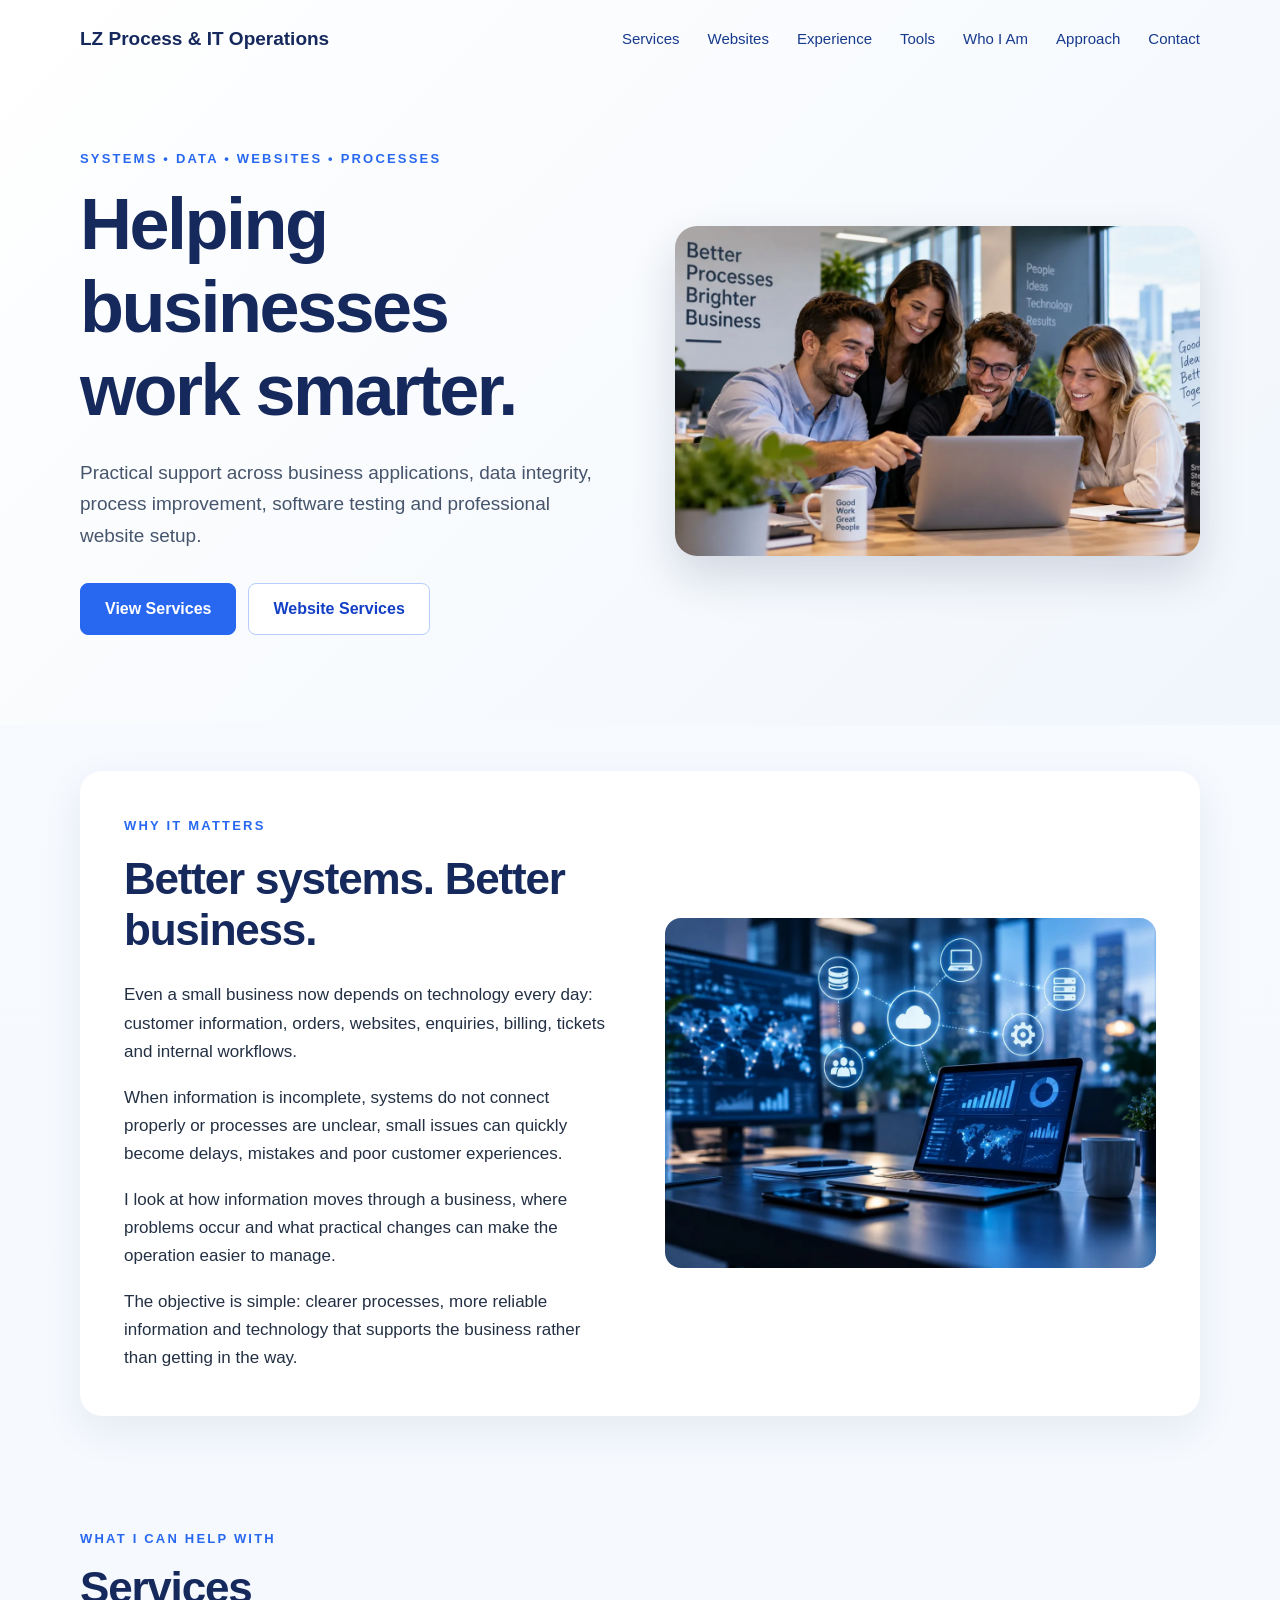
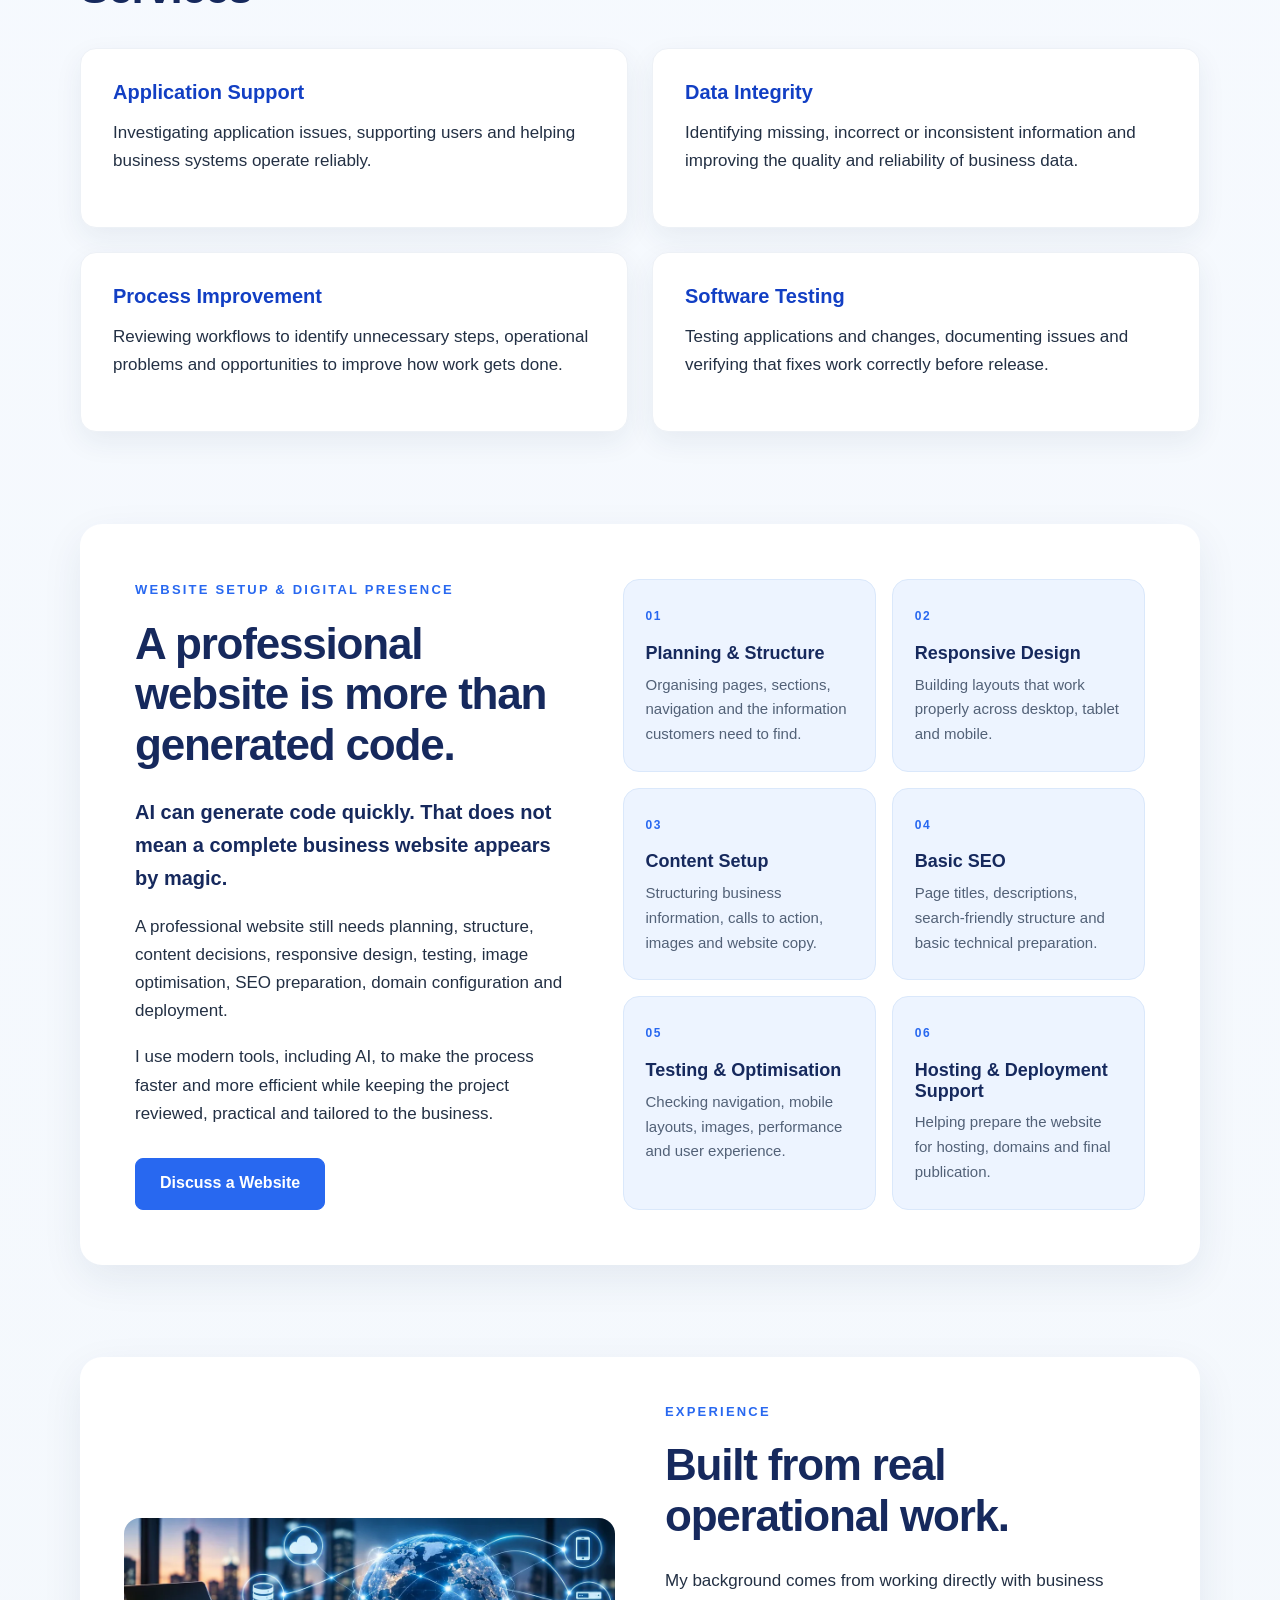
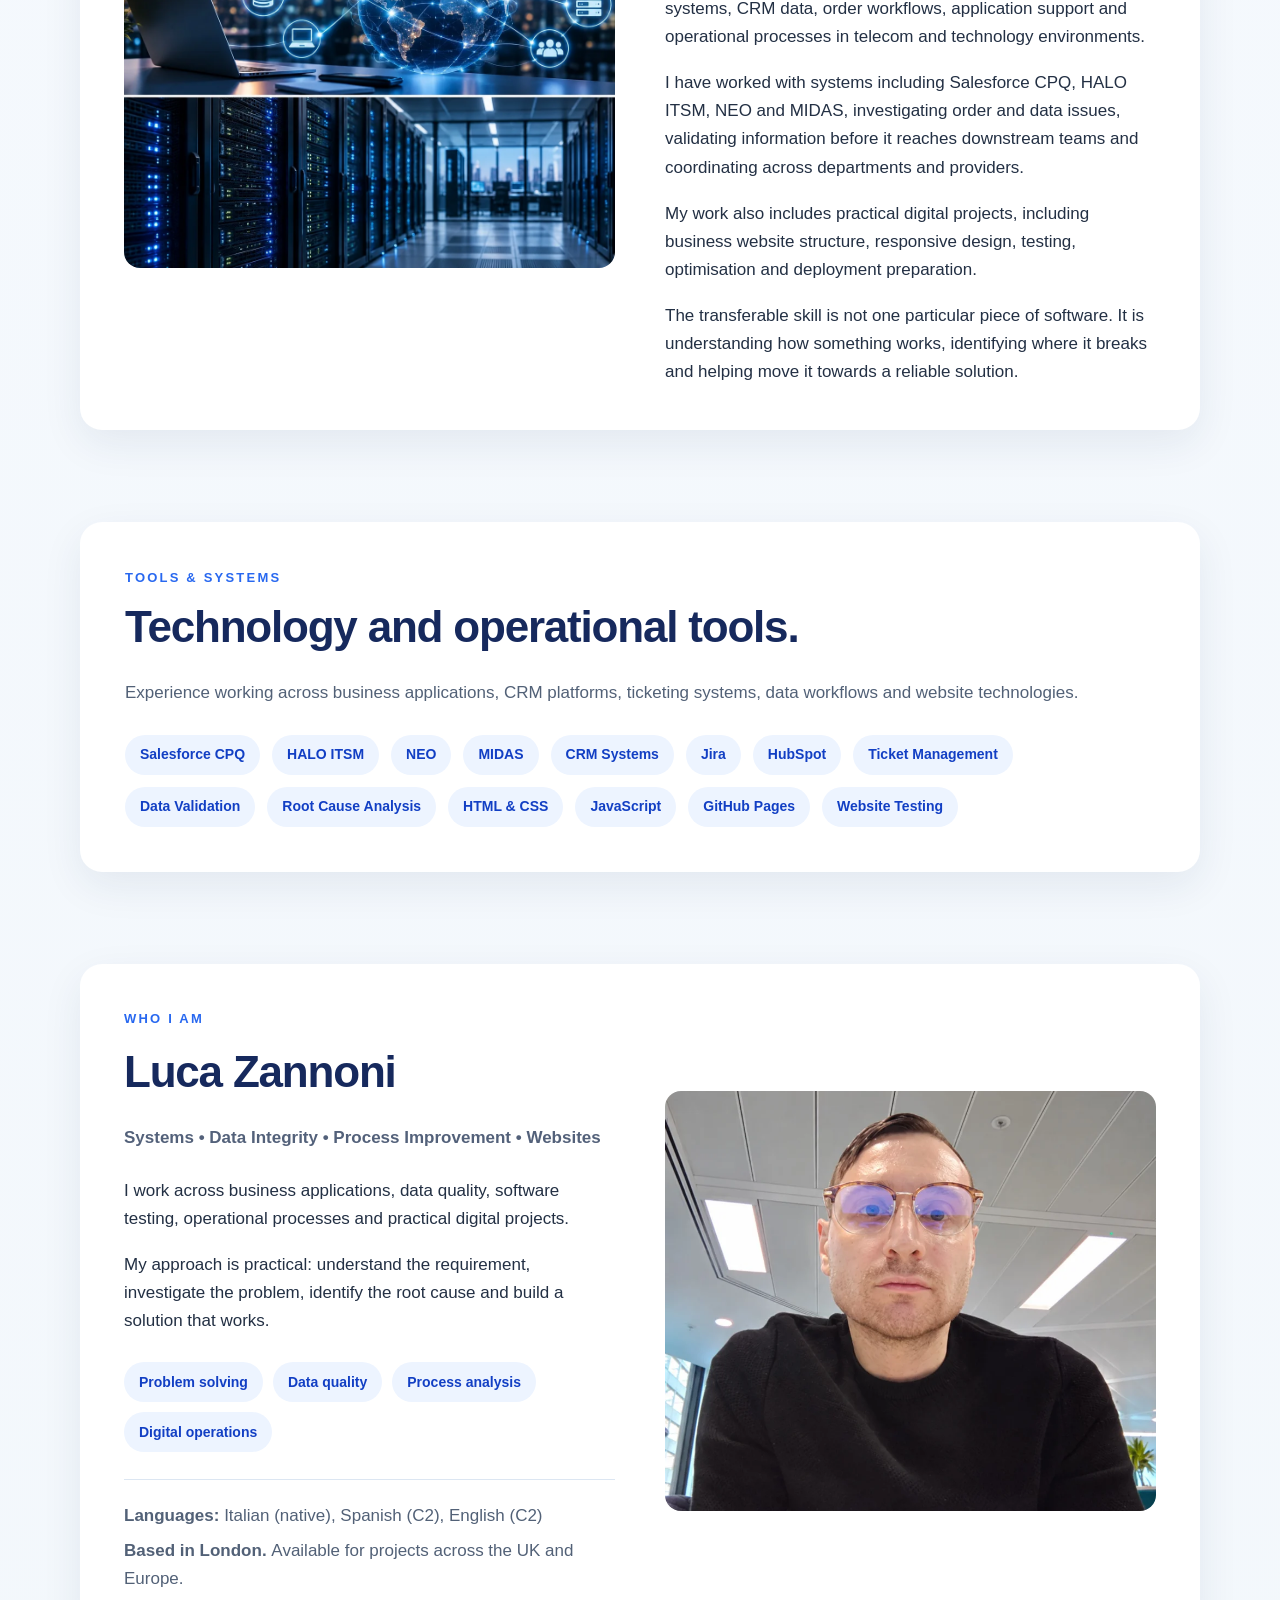
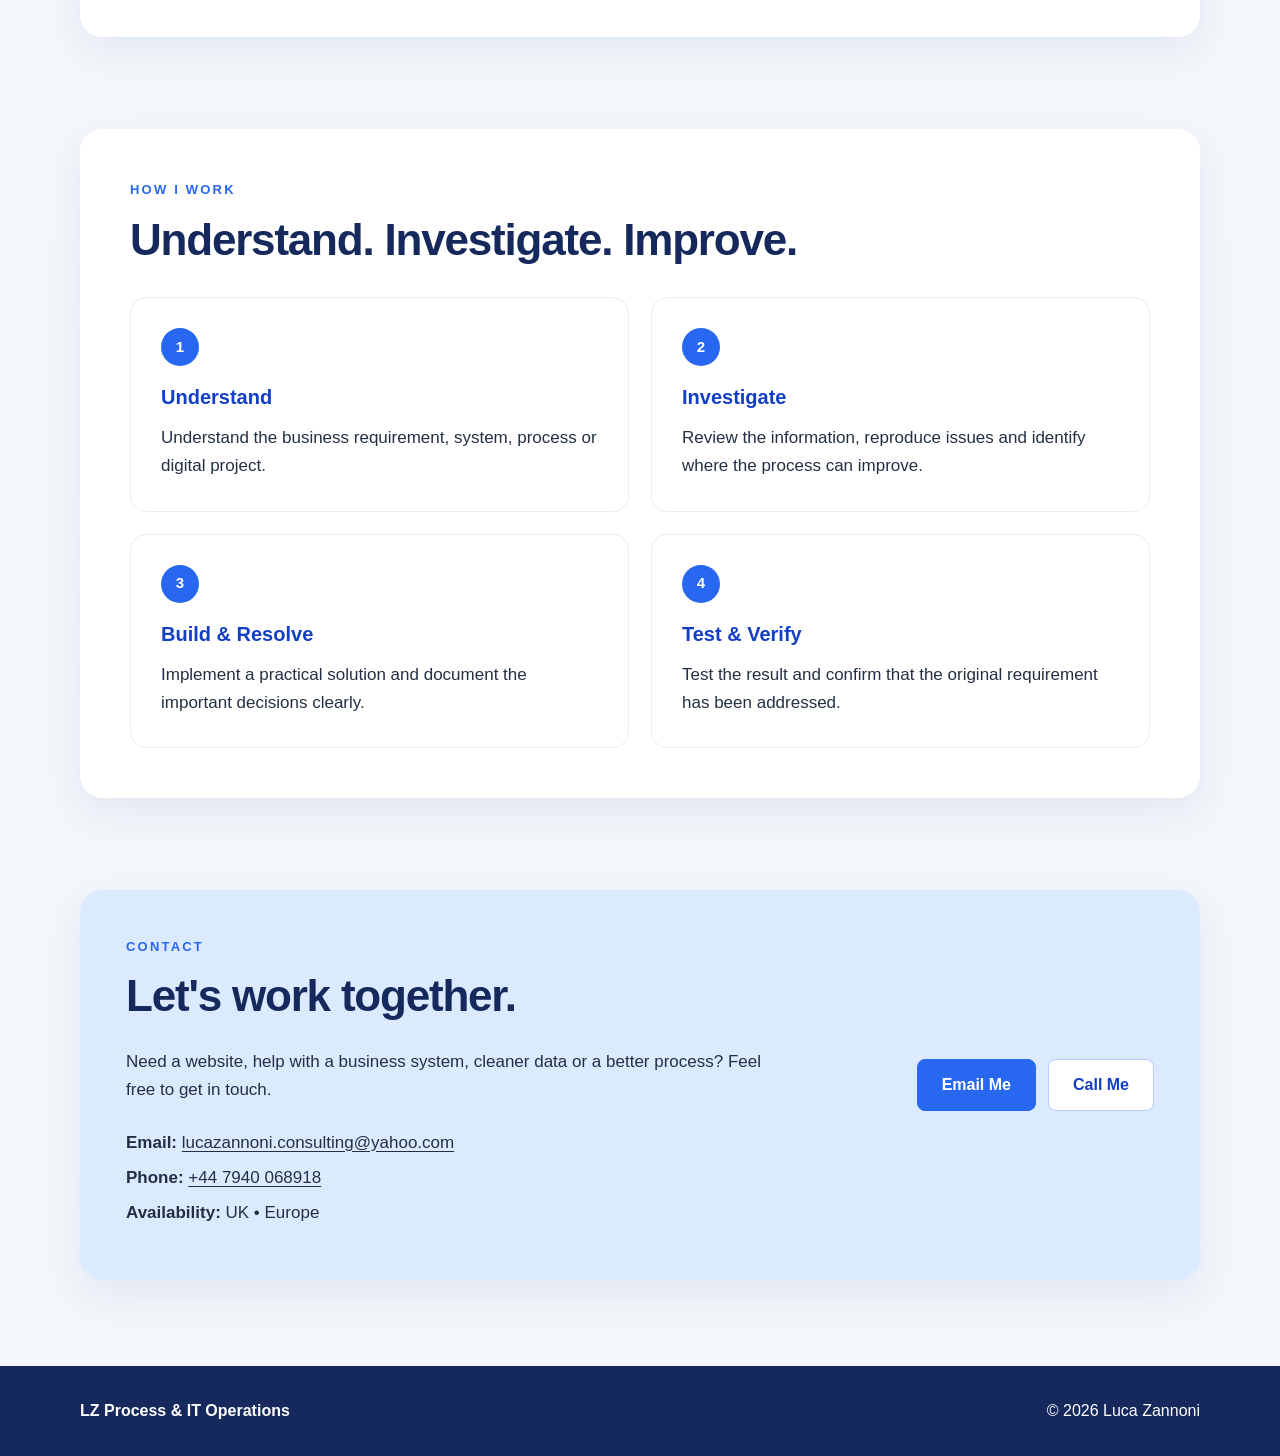
==== commit dfeca302: "Add files via upload" ====
--- a/index.html
+++ b/index.html
@@ -31,7 +31,7 @@
 
     <link
         rel="canonical"
-        href="https://lzprocessoperations.github.io/lz-process-website/"
+        href="https://www.lzprocessoperations.com/"
     >
 
 
@@ -56,12 +56,12 @@
 
     <meta
         property="og:url"
-        content="https://lzprocessoperations.github.io/lz-process-website/"
+        content="https://www.lzprocessoperations.com/"
     >
 
     <meta
         property="og:image"
-        content="https://lzprocessoperations.github.io/lz-process-website/images/office.webp"
+        content="https://www.lzprocessoperations.com/images/office.webp"
     >
 
     <meta
@@ -91,7 +91,7 @@
 
     <meta
         name="twitter:image"
-        content="https://lzprocessoperations.github.io/lz-process-website/images/office.webp"
+        content="https://www.lzprocessoperations.com/images/office.webp"
     >
 
 
@@ -114,7 +114,7 @@
         "@context": "https://schema.org",
         "@type": "ProfessionalService",
         "name": "LZ Process & IT Operations",
-        "url": "https://lzprocessoperations.github.io/lz-process-website/",
+        "url": "https://www.lzprocessoperations.com/",
         "description": "Practical support across business systems, data integrity, process improvement, software testing and professional website setup.",
         "founder": {
             "@type": "Person",
@@ -383,7 +383,6 @@
 
                 <div class="service-grid">
 
-
                     <article class="card">
 
                         <h3>
@@ -502,7 +501,6 @@
 
                 <div class="website-services">
 
-
                     <div class="website-item">
 
                         <span class="website-number">
@@ -651,7 +649,6 @@
         <section id="experience">
 
             <div class="content-box two-columns">
-
 
                 <div class="image-column">
 
@@ -738,61 +735,20 @@
 
                 <div class="tools-list">
 
-                    <span>
-                        Salesforce CPQ
-                    </span>
-
-                    <span>
-                        HALO ITSM
-                    </span>
-
-                    <span>
-                        NEO
-                    </span>
-
-                    <span>
-                        MIDAS
-                    </span>
-
-                    <span>
-                        CRM Systems
-                    </span>
-
-                    <span>
-                        Jira
-                    </span>
-
-                    <span>
-                        HubSpot
-                    </span>
-
-                    <span>
-                        Ticket Management
-                    </span>
-
-                    <span>
-                        Data Validation
-                    </span>
-
-                    <span>
-                        Root Cause Analysis
-                    </span>
-
-                    <span>
-                        HTML & CSS
-                    </span>
-
-                    <span>
-                        JavaScript
-                    </span>
-
-                    <span>
-                        GitHub Pages
-                    </span>
-
-                    <span>
-                        Website Testing
-                    </span>
+                    <span>Salesforce CPQ</span>
+                    <span>HALO ITSM</span>
+                    <span>NEO</span>
+                    <span>MIDAS</span>
+                    <span>CRM Systems</span>
+                    <span>Jira</span>
+                    <span>HubSpot</span>
+                    <span>Ticket Management</span>
+                    <span>Data Validation</span>
+                    <span>Root Cause Analysis</span>
+                    <span>HTML & CSS</span>
+                    <span>JavaScript</span>
+                    <span>GitHub Pages</span>
+                    <span>Website Testing</span>
 
                 </div>
 
@@ -809,7 +765,6 @@
         <section id="about">
 
             <div class="content-box two-columns">
-
 
                 <div class="text-column">
 
@@ -865,7 +820,6 @@
                     <div class="international-info">
 
                         <p>
-
                             <strong>
                                 Languages:
                             </strong>
@@ -873,19 +827,16 @@
                             Italian (native),
                             Spanish (C2),
                             English (C2)
-
-                        </p>
-
-
-                        <p>
-
+                        </p>
+
+
+                        <p>
                             <strong>
                                 Based in London.
                             </strong>
 
                             Available for projects across
                             the UK and Europe.
-
                         </p>
 
                     </div>
@@ -930,7 +881,6 @@
 
                 <div class="approach-grid">
 
-
                     <article class="approach-card">
 
                         <span class="approach-number">
@@ -1020,7 +970,6 @@
         <section id="contact">
 
             <div class="contact-box">
-
 
                 <div>
 
@@ -1040,7 +989,6 @@
 
 
                     <div class="contact-details">
-
 
                         <p>
 
@@ -1081,7 +1029,6 @@
                             UK • Europe
 
                         </p>
-
 
                     </div>
 
--- a/style.css
+++ b/style.css
@@ -76,7 +76,6 @@
 img {
 
     display: block;
-
     width: 100%;
 
 }
@@ -85,7 +84,6 @@
 a {
 
     color: inherit;
-
     text-decoration: none;
 
 }
@@ -140,7 +138,6 @@
 h3 {
 
     color: var(--navy);
-
     line-height: 1.15;
 
 }
@@ -168,7 +165,6 @@
     );
 
     letter-spacing: -1.2px;
-
     margin-bottom: 26px;
 
 }
@@ -177,7 +173,6 @@
 h3 {
 
     font-size: 20px;
-
     margin-bottom: 15px;
 
 }
@@ -195,7 +190,6 @@
     color: var(--primary);
 
     font-size: 13px;
-
     font-weight: 800;
 
     letter-spacing: 2.2px;
@@ -214,7 +208,6 @@
 .contact-buttons {
 
     display: flex;
-
     align-items: center;
 
     gap: 12px;
@@ -230,7 +223,6 @@
     display: inline-flex;
 
     align-items: center;
-
     justify-content: center;
 
     min-height: 52px;
@@ -240,7 +232,6 @@
     border-radius: 8px;
 
     font-size: 16px;
-
     font-weight: 700;
 
     transition:
@@ -254,7 +245,6 @@
 .primary-button {
 
     background: var(--primary);
-
     color: var(--white);
 
     border: 1px solid var(--primary);
@@ -265,7 +255,6 @@
 .primary-button:hover {
 
     background: var(--primary-dark);
-
     border-color: var(--primary-dark);
 
     transform: translateY(-2px);
@@ -276,7 +265,6 @@
 .secondary-button {
 
     background: var(--white);
-
     color: var(--primary-dark);
 
     border: 1px solid #b7cdfd;
@@ -322,7 +310,6 @@
     display: flex;
 
     align-items: center;
-
     justify-content: space-between;
 
     gap: 30px;
@@ -335,7 +322,6 @@
     color: var(--navy);
 
     font-size: 19px;
-
     font-weight: 800;
 
     white-space: nowrap;
@@ -359,7 +345,6 @@
     color: #173a8d;
 
     font-size: 15px;
-
     font-weight: 500;
 
     transition:
@@ -380,7 +365,6 @@
     display: none;
 
     width: 46px;
-
     height: 46px;
 
     border: 1px solid var(--border);
@@ -392,7 +376,6 @@
     cursor: pointer;
 
     align-items: center;
-
     justify-content: center;
 
     flex-direction: column;
@@ -407,7 +390,6 @@
     display: block;
 
     width: 22px;
-
     height: 2px;
 
     background: var(--navy);
@@ -463,7 +445,6 @@
     gap: 70px;
 
     padding-top: 70px;
-
     padding-bottom: 90px;
 
 }
@@ -696,7 +677,6 @@
     color: var(--navy);
 
     font-size: 20px;
-
     font-weight: 700;
 
 }
@@ -736,7 +716,6 @@
     color: var(--primary);
 
     font-size: 12px;
-
     font-weight: 800;
 
     letter-spacing: 1.5px;
@@ -812,7 +791,6 @@
     color: var(--primary-dark);
 
     font-size: 14px;
-
     font-weight: 700;
 
 }
@@ -913,11 +891,9 @@
     display: flex;
 
     align-items: center;
-
     justify-content: center;
 
     width: 38px;
-
     height: 38px;
 
     margin-bottom: 20px;
@@ -929,7 +905,6 @@
     color: var(--white);
 
     font-size: 15px;
-
     font-weight: 800;
 
 }
@@ -1020,7 +995,6 @@
     display: flex;
 
     align-items: center;
-
     justify-content: space-between;
 
     gap: 30px;
@@ -1108,11 +1082,6 @@
 
     }
 
-
-    /*
-       Reduce the empty space before Services
-       on mobile.
-    */
 
     #services {
 
@@ -1209,7 +1178,6 @@
         top: 67px;
 
         left: 0;
-
         right: 0;
 
         display: none;
@@ -1274,7 +1242,6 @@
         gap: 42px;
 
         padding-top: 55px;
-
         padding-bottom: 65px;
 
     }
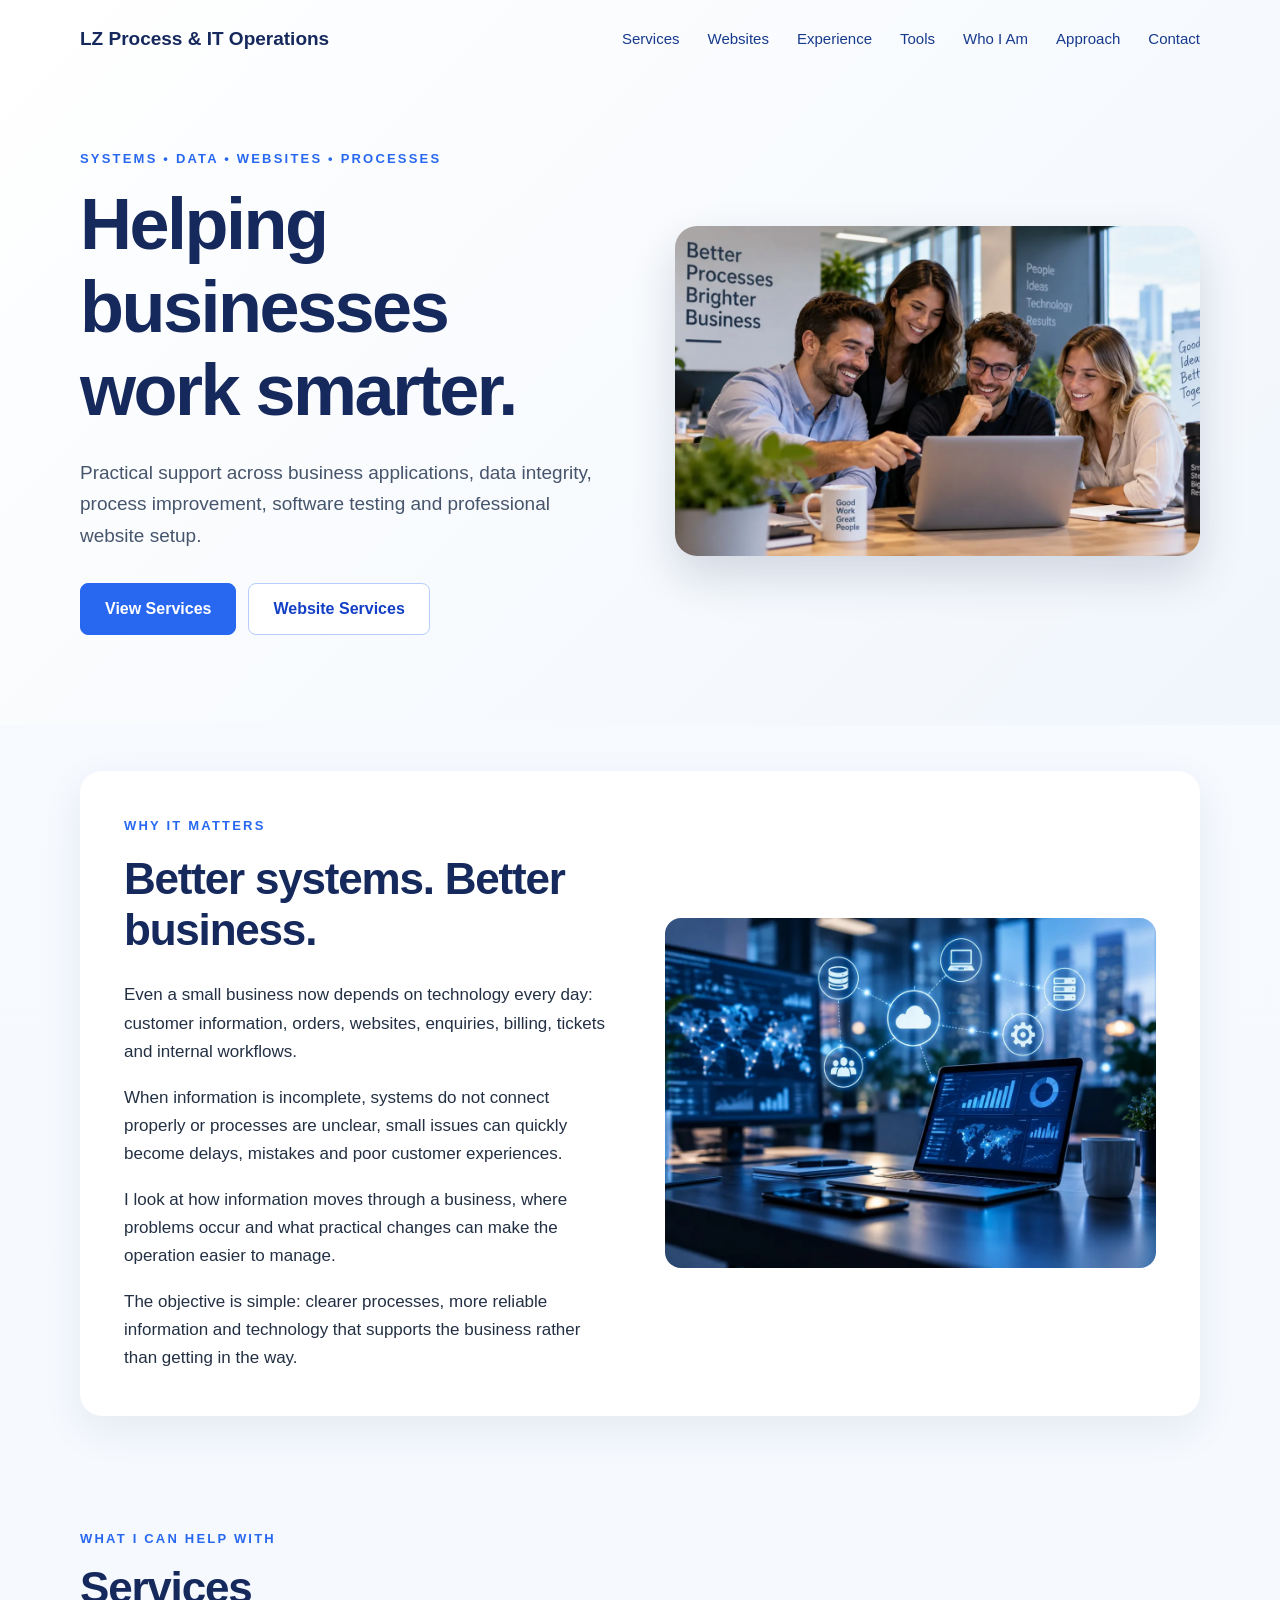
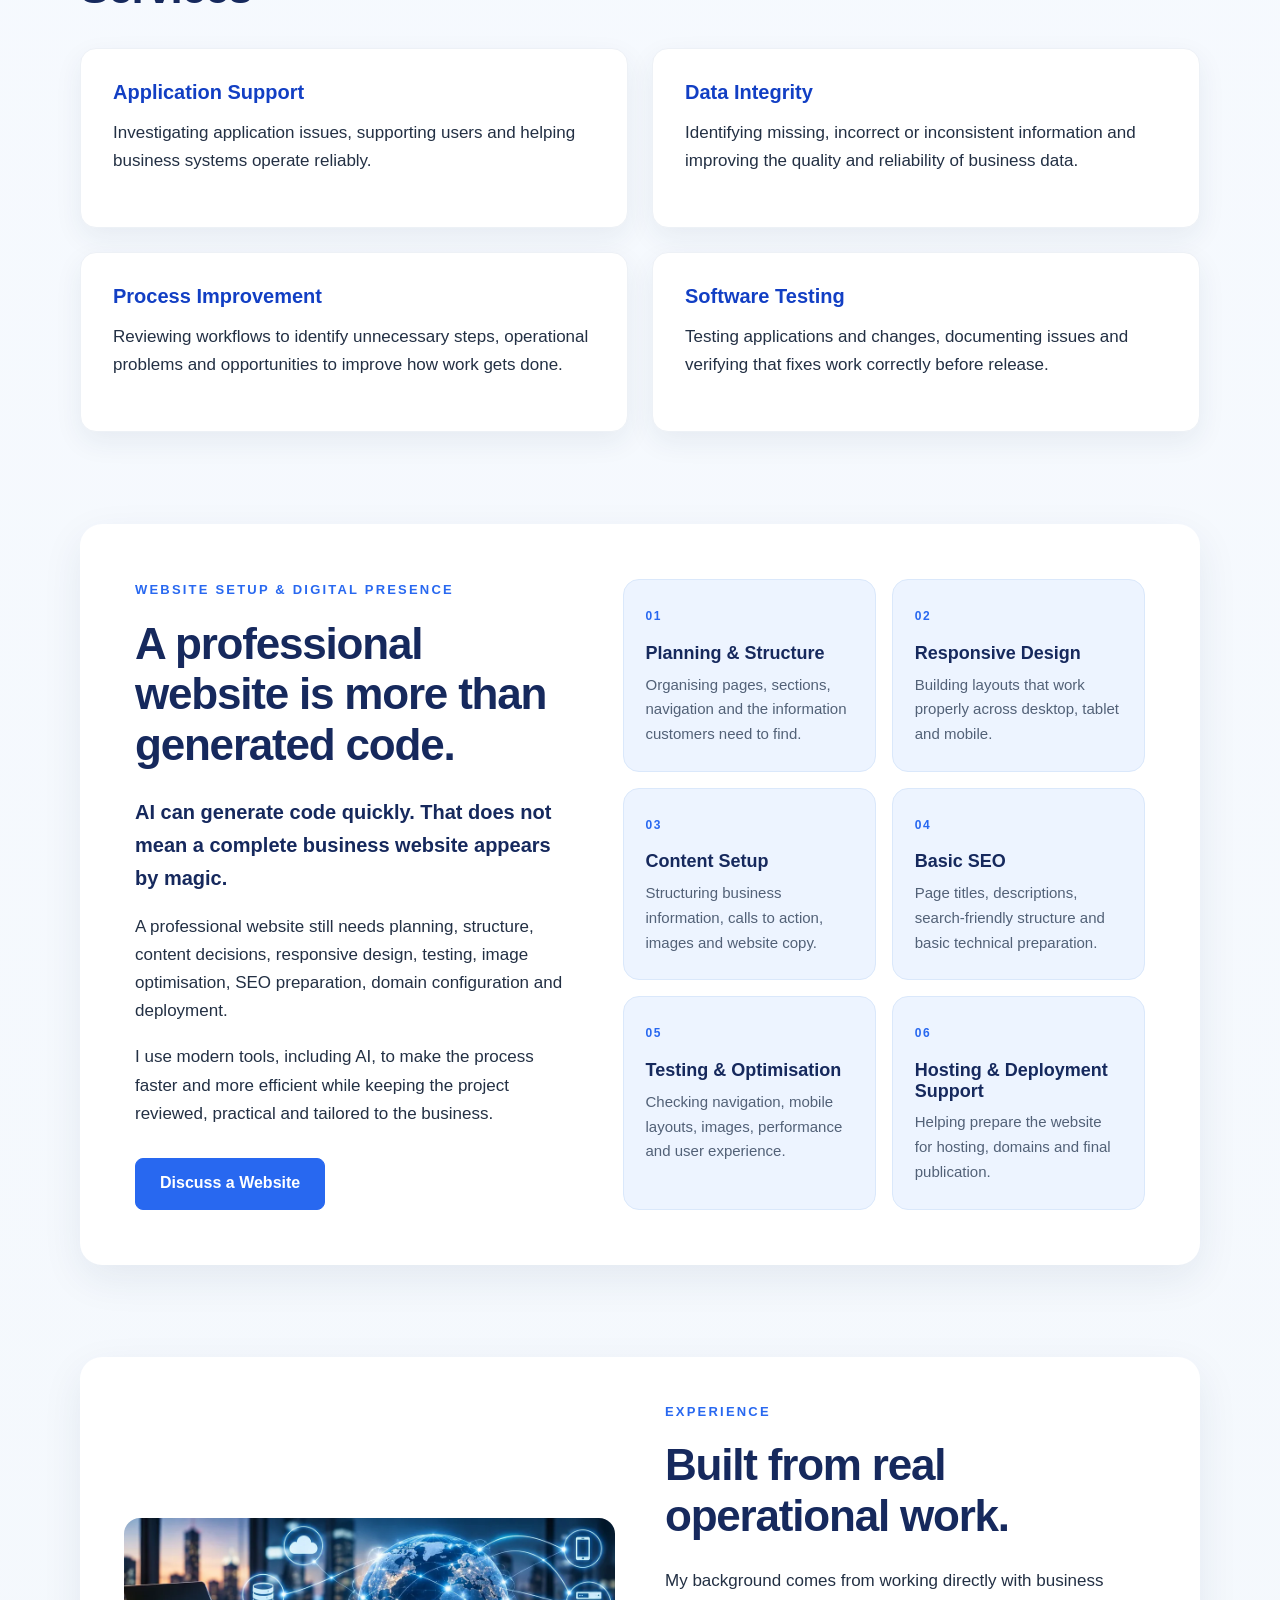
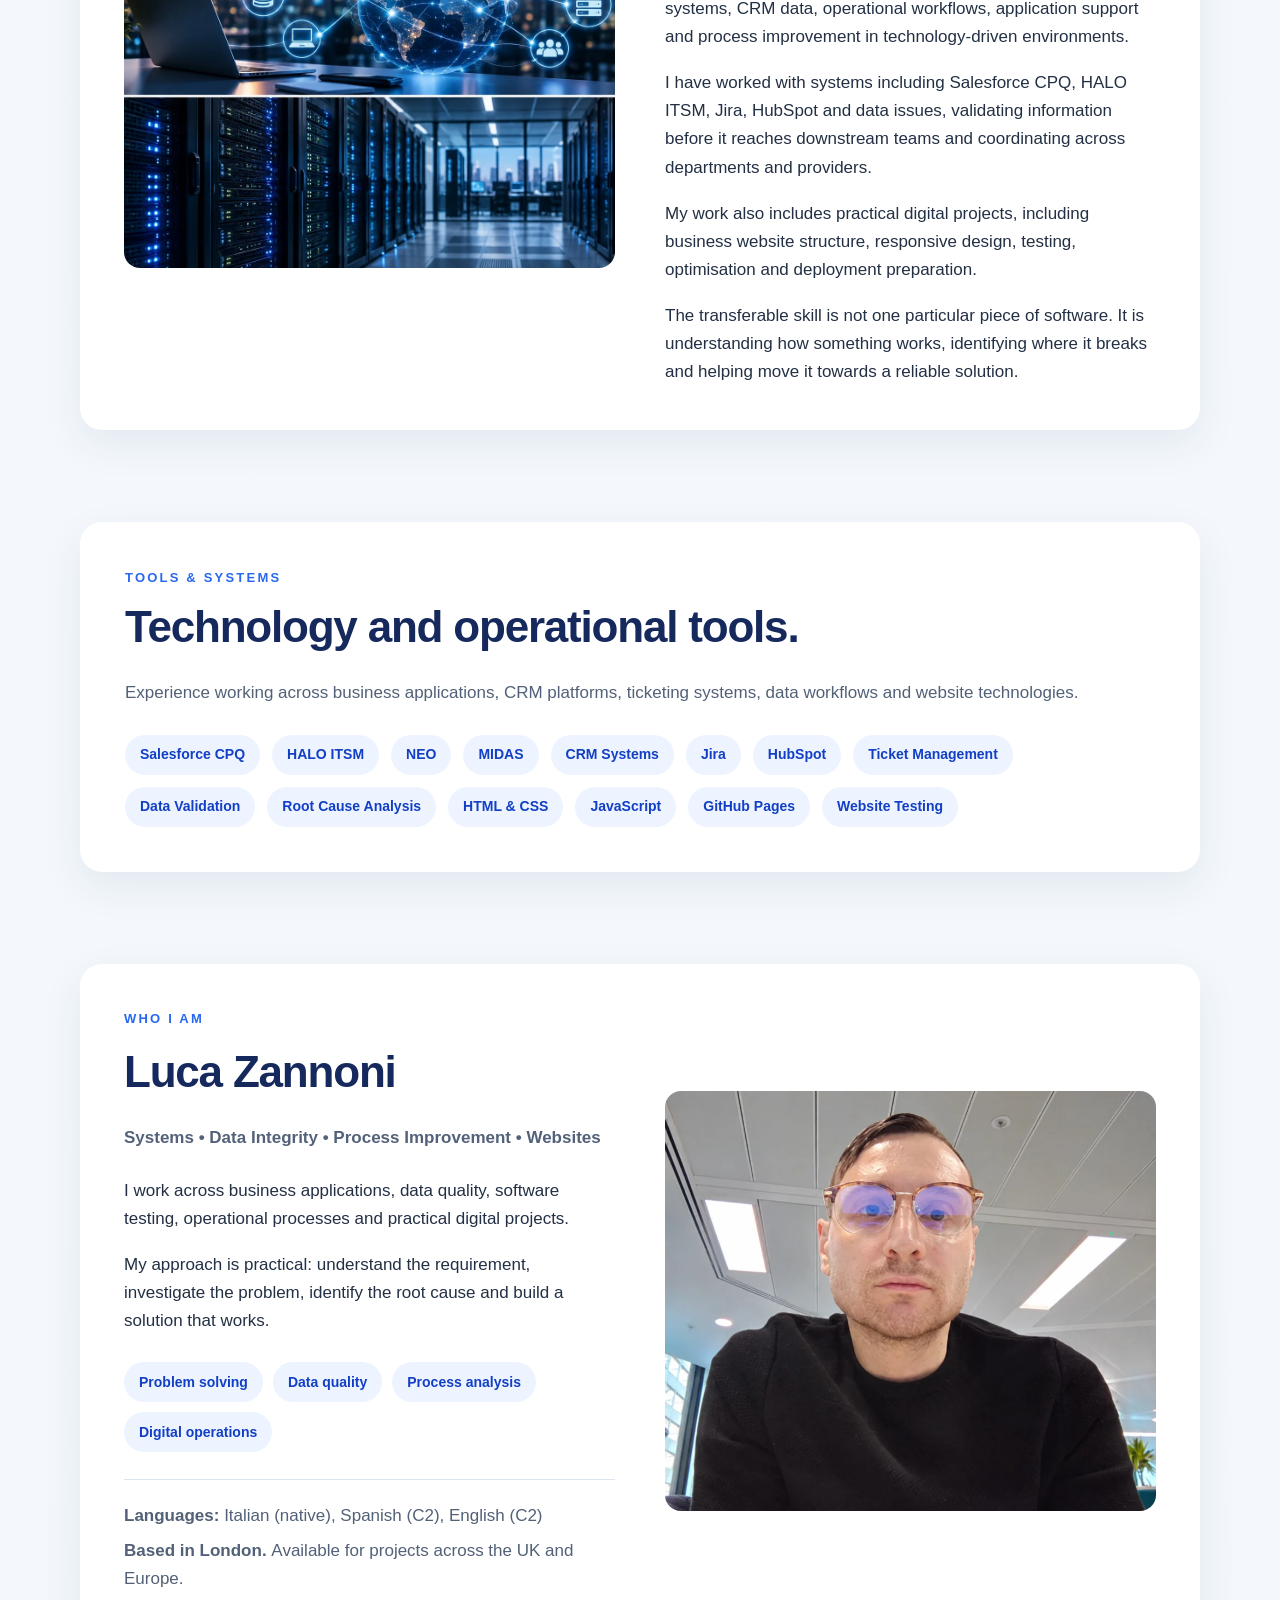
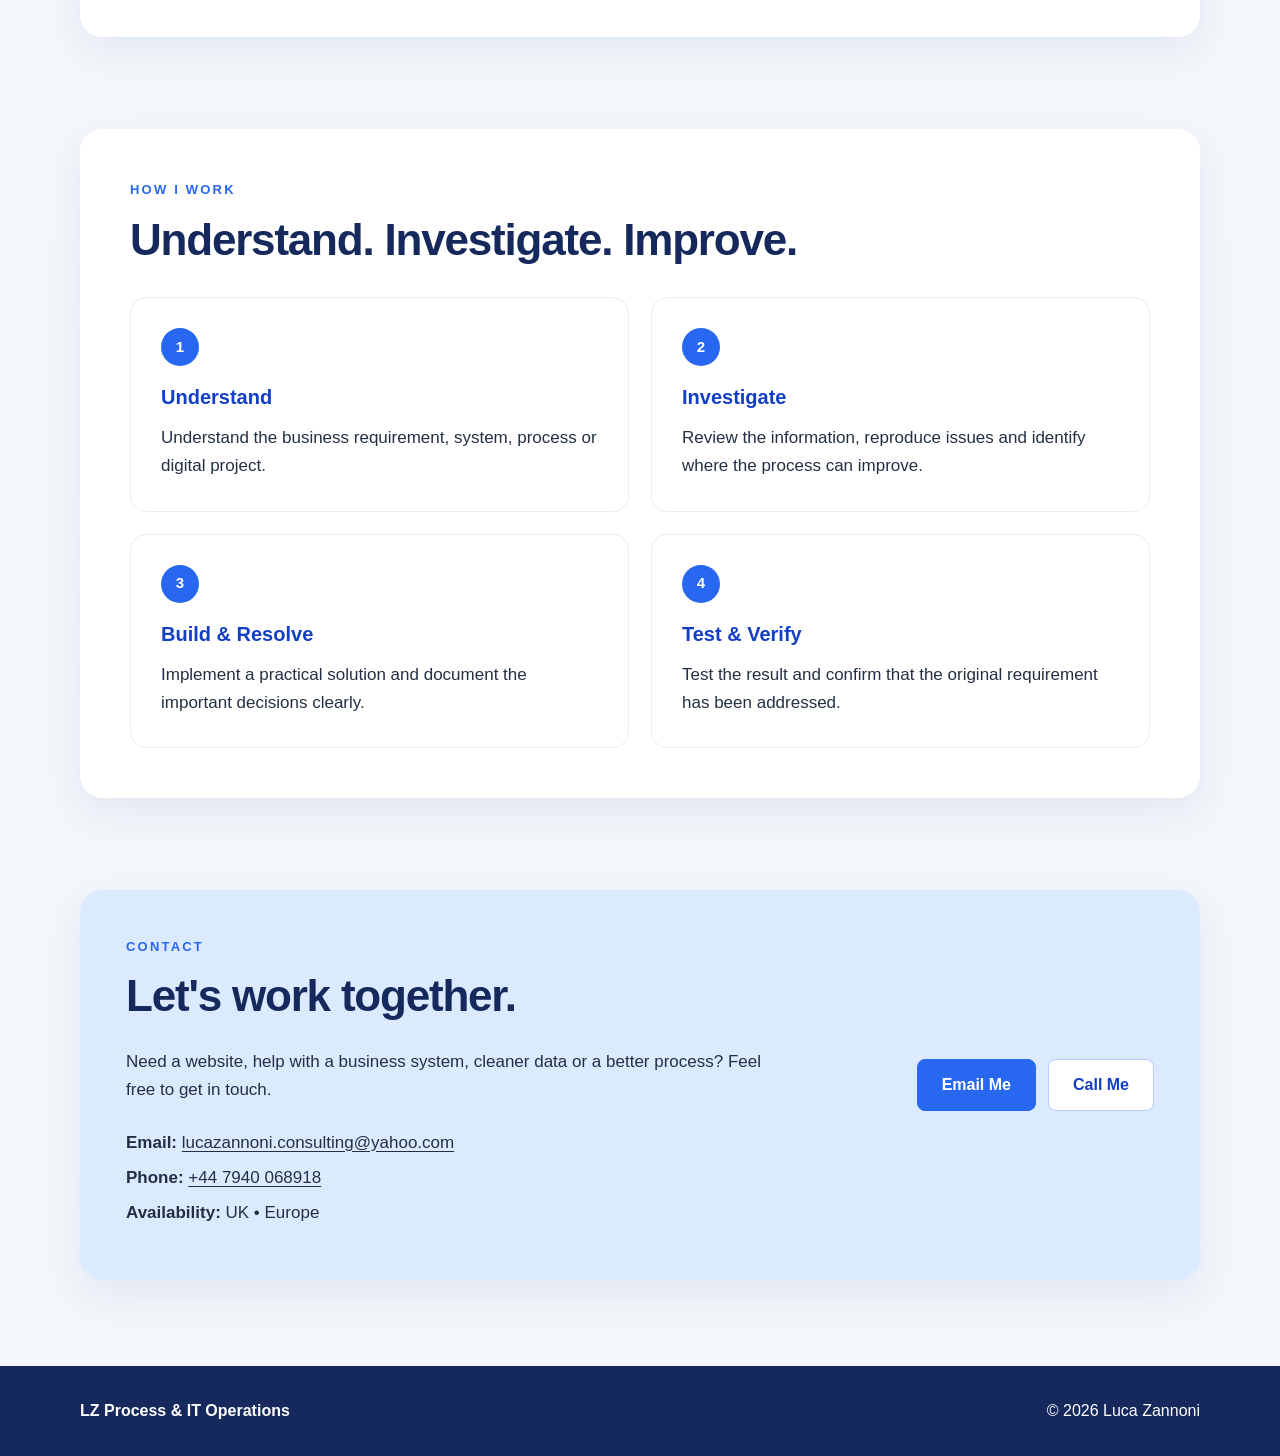
==== commit 92c268f9: "Update print statement from 'Hello' to 'Goodbye'" ====
--- a/index.html
+++ b/index.html
@@ -674,15 +674,14 @@
                     </h2>
 
                     <p>
-                        My background comes from working directly with
-                        business systems, CRM data, order workflows,
-                        application support and operational processes
-                        in telecom and technology environments.
-                    </p>
-
-                    <p>
-                        I have worked with systems including Salesforce CPQ,
-                        HALO ITSM, NEO and MIDAS, investigating order
+                        My background comes from working directly with business systems,
+                        CRM data, operational workflows,
+                        application support and process improvement in technology-driven environments.
+                    </p>
+
+                    <p>
+                        I have worked with systems including
+                        Salesforce CPQ, HALO ITSM, Jira, HubSpot
                         and data issues, validating information before it
                         reaches downstream teams and coordinating across
                         departments and providers.
@@ -1096,4 +1095,4 @@
 
 </body>
 
-</html>+</html>
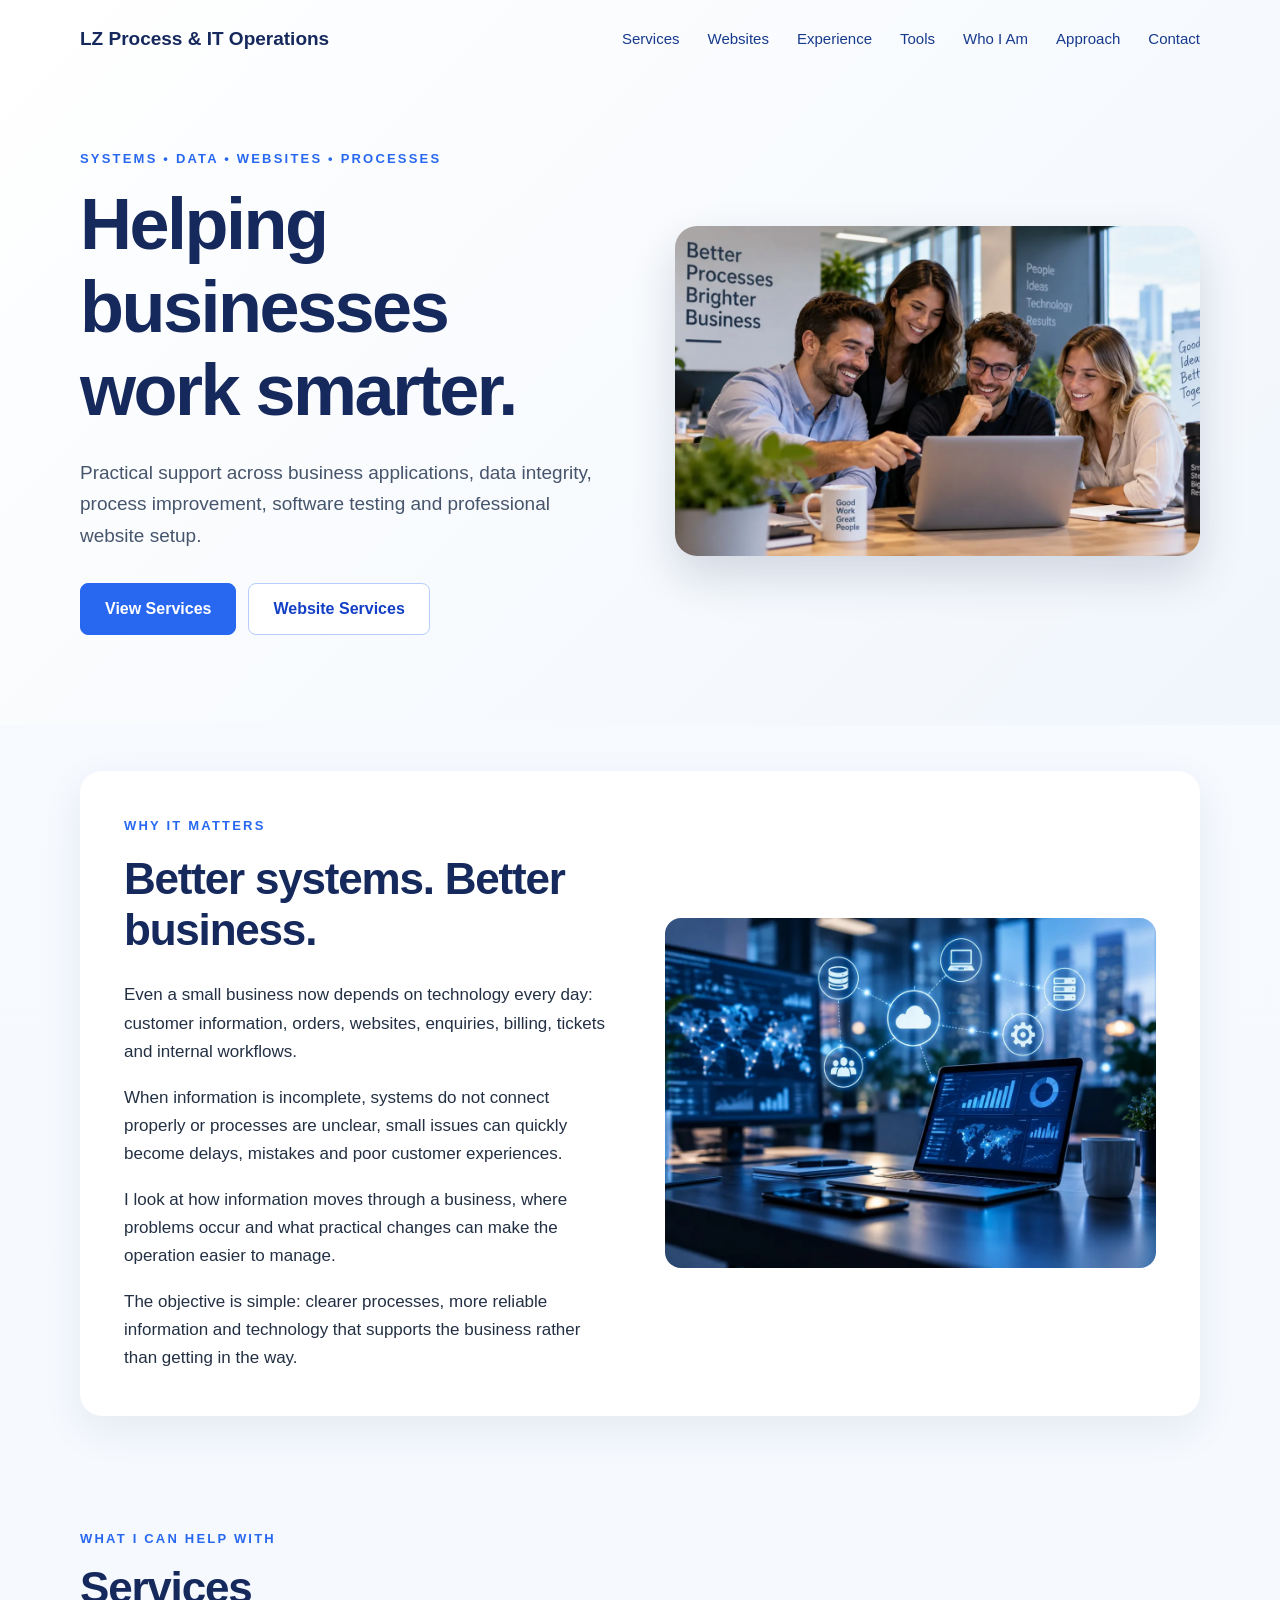
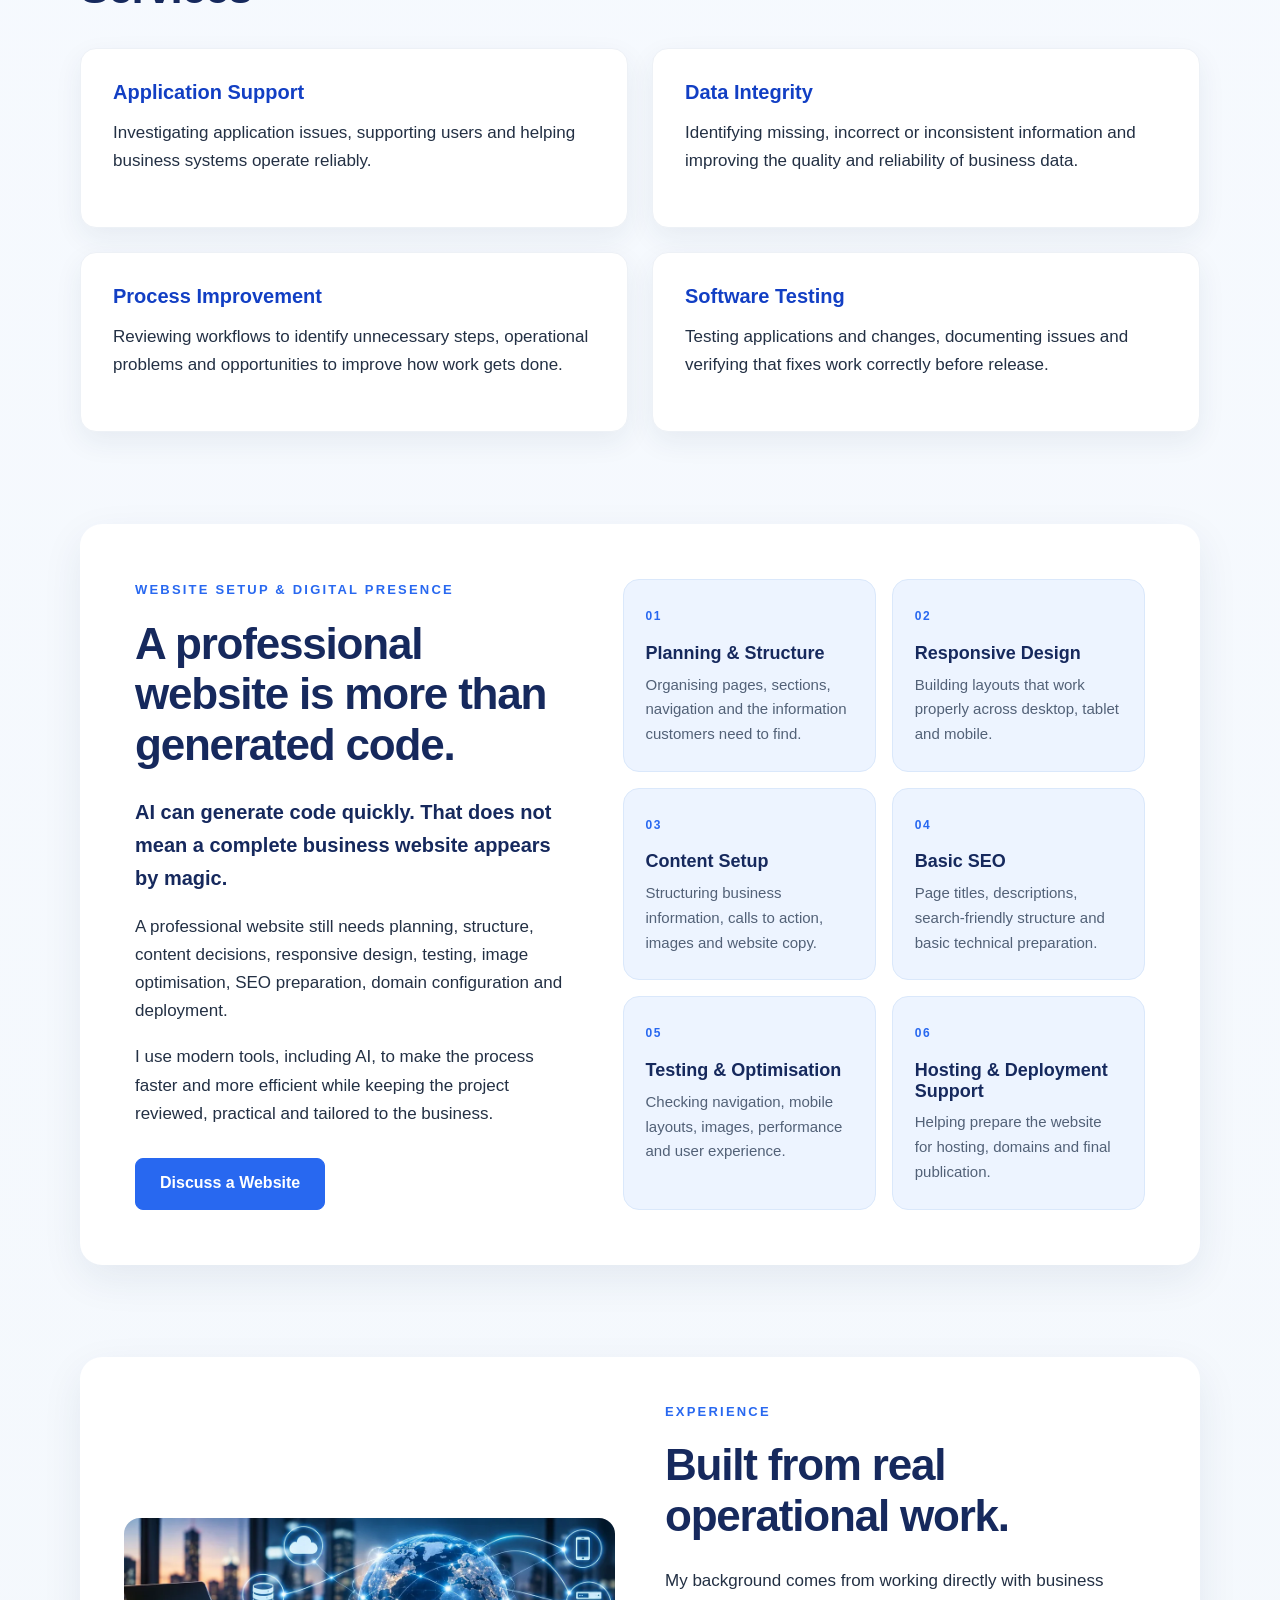
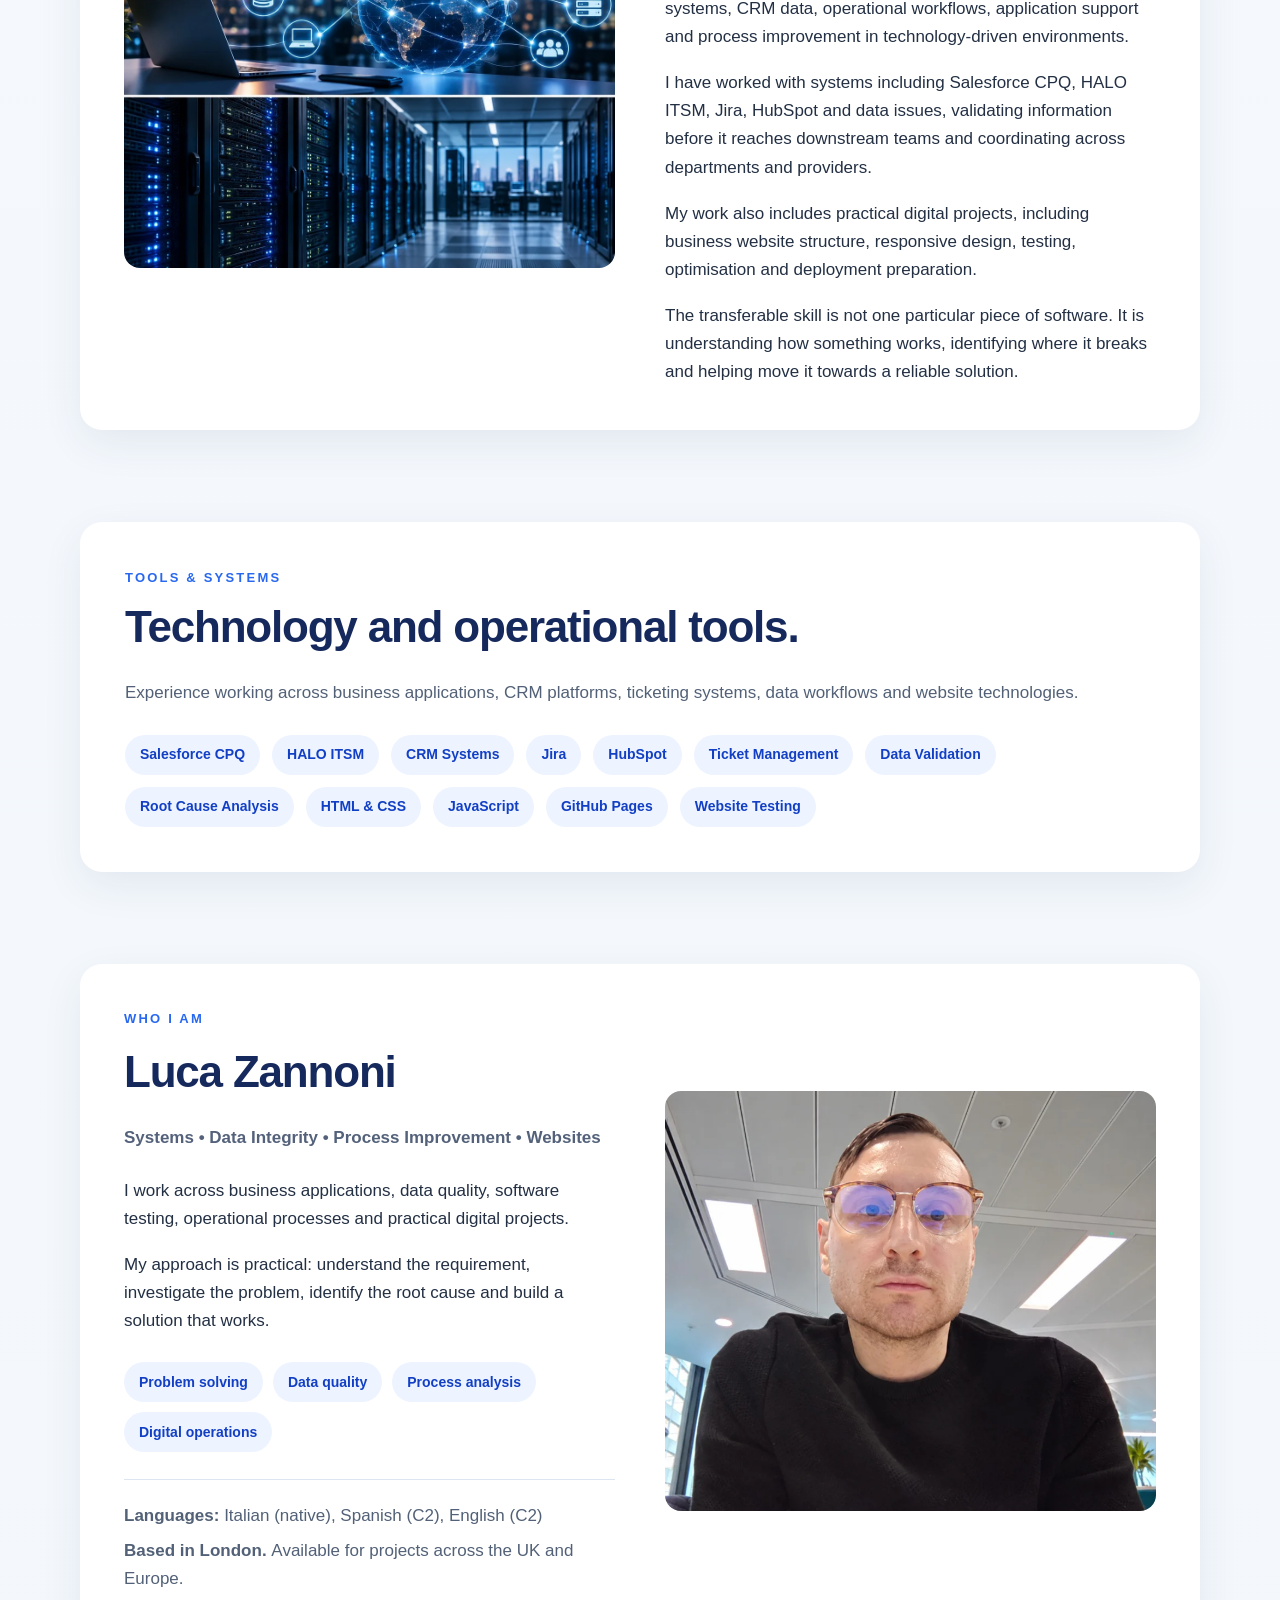
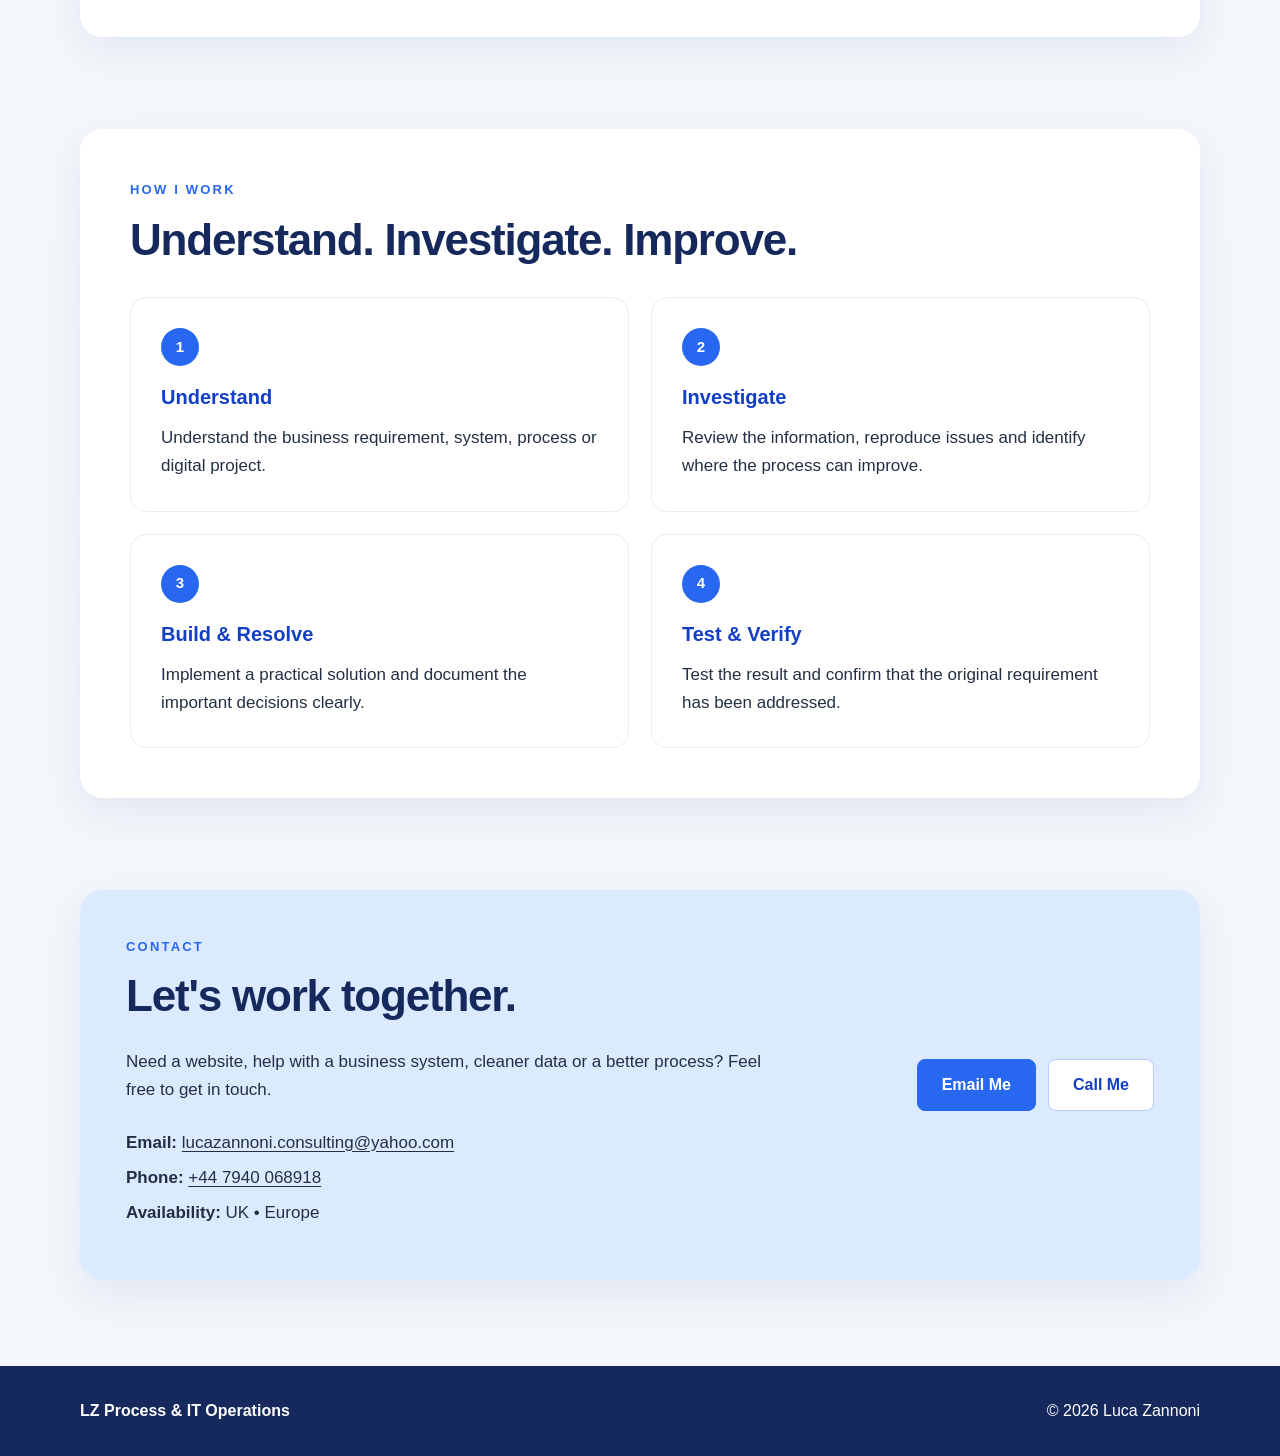
==== commit f22e31f1: "Update index.html" ====
--- a/index.html
+++ b/index.html
@@ -735,9 +735,10 @@
                 <div class="tools-list">
 
                     <span>Salesforce CPQ</span>
+                    
                     <span>HALO ITSM</span>
-                    <span>NEO</span>
-                    <span>MIDAS</span>
+                
+                    
                     <span>CRM Systems</span>
                     <span>Jira</span>
                     <span>HubSpot</span>
